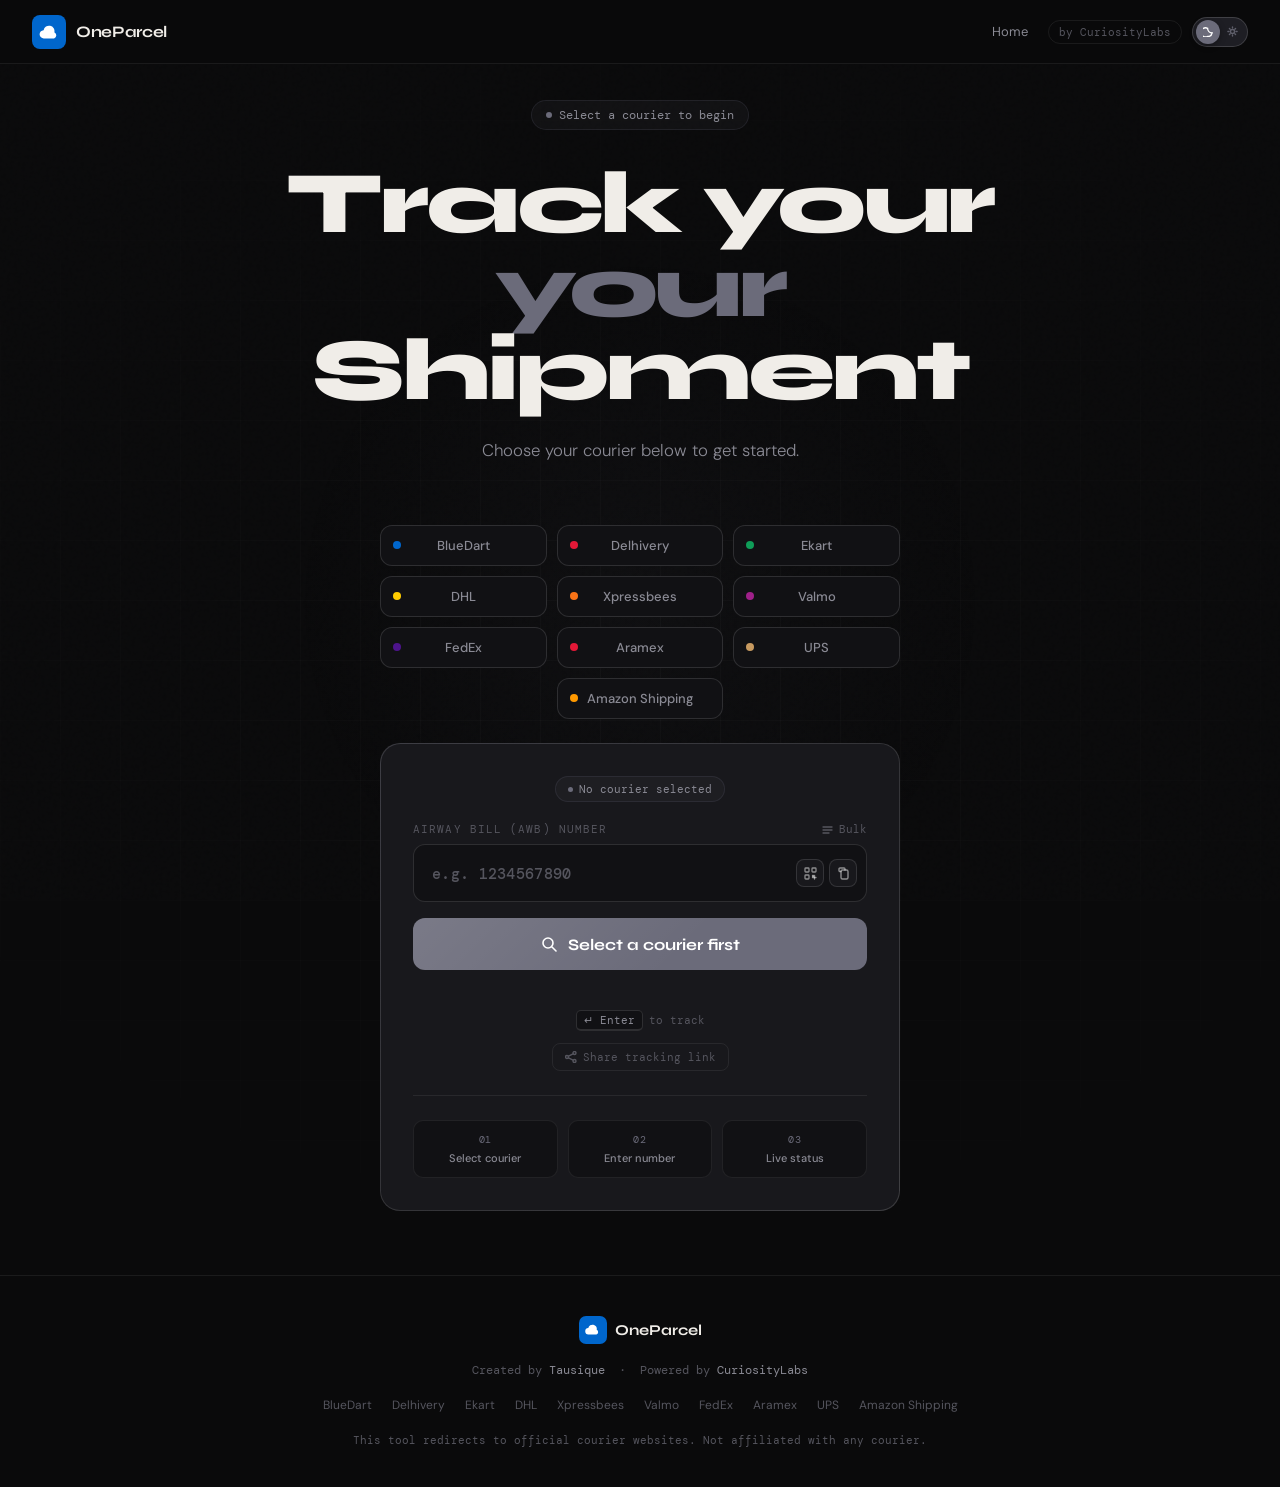
==== oneparcel/track.html @ 562efada "Add files via upload" ====
<!DOCTYPE html>
<html lang="en">
<head>
<meta charset="UTF-8"/>
<meta name="viewport" content="width=device-width, initial-scale=1.0"/>
<title>Track a shipment — OneParcel</title>
<meta name="theme-color" content="#0a0a0b"/>
<meta name="mobile-web-app-capable" content="yes"/>
<meta name="apple-mobile-web-app-capable" content="yes"/>
<meta name="apple-mobile-web-app-status-bar-style" content="black-translucent"/>
<meta name="apple-mobile-web-app-title" content="OneParcel"/>
<link href="https://fonts.googleapis.com/css2?family=Syne:wght@400;500;600;700;800&family=DM+Mono:wght@400;500&family=DM+Sans:wght@300;400;500&display=swap" rel="stylesheet"/>
<link rel="stylesheet" href="css/base.css"/>
<link rel="stylesheet" href="css/nav.css"/>
<link rel="stylesheet" href="css/hero.css"/>
<link rel="stylesheet" href="css/tracker.css"/>
<link rel="stylesheet" href="css/recent.css"/>
<link rel="stylesheet" href="css/modals.css"/>
<link rel="stylesheet" href="css/features.css"/>
<!-- Vercel Web Analytics -->
<script>
  window.va = window.va || function () { (window.vaq = window.vaq || []).push(arguments); };
</script>
<script defer src="/_vercel/insights/script.js"></script>
</head>
<body>

<!-- NAV -->
<nav>
  <a class="nav-logo" href="index.html">
    <div class="nav-logo-icon" style="background:var(--blue);">
      <svg id="logoCloud" width="22" height="22" viewBox="0 0 24 24" fill="none">
        <path d="M6.5 19a4.5 4.5 0 01-.5-9 1 1 0 01.08-.02A6 6 0 0118 12.5 3.5 3.5 0 0117.5 19H6.5z" fill="white"/>
      </svg>
      <svg id="logoParcel" width="20" height="20" viewBox="0 0 24 24" fill="none" style="display:none;">
        <path d="M21 8L12 3 3 8v8l9 5 9-5V8z" stroke="white" stroke-width="1.8" stroke-linejoin="round"/>
        <path d="M3 8l9 5 9-5" stroke="white" stroke-width="1.8" stroke-linecap="round"/>
        <path d="M12 13v8" stroke="white" stroke-width="1.8" stroke-linecap="round"/>
      </svg>
    </div>
    <span class="nav-logo-text">OneParcel</span>
  </a>
  <div class="nav-right">
    <a class="nav-link" href="index.html">Home</a>
    <div class="nav-badge">by CuriosityLabs</div>
    <button class="theme-toggle" id="themeToggle" onclick="toggleTheme()" title="Toggle light/dark mode">
      <span class="theme-toggle-track">
        <span class="theme-toggle-thumb"></span>
        <span class="theme-icon theme-icon-moon">
          <svg width="11" height="11" viewBox="0 0 12 12" fill="none" stroke="currentColor" stroke-width="1.5" stroke-linecap="round">
            <path d="M10 7.5A5 5 0 015 2.5a5 5 0 100 9 5 5 0 005-4z"/>
          </svg>
        </span>
        <span class="theme-icon theme-icon-sun">
          <svg width="11" height="11" viewBox="0 0 12 12" fill="none" stroke="currentColor" stroke-width="1.5" stroke-linecap="round">
            <circle cx="6" cy="6" r="2.2"/>
            <line x1="6" y1="1" x2="6" y2="2.2"/><line x1="6" y1="9.8" x2="6" y2="11"/>
            <line x1="1" y1="6" x2="2.2" y2="6"/><line x1="9.8" y1="6" x2="11" y2="6"/>
            <line x1="2.64" y1="2.64" x2="3.5" y2="3.5"/><line x1="8.5" y1="8.5" x2="9.36" y2="9.36"/>
            <line x1="2.64" y1="9.36" x2="3.5" y2="8.5"/><line x1="8.5" y1="3.5" x2="9.36" y2="2.64"/>
          </svg>
        </span>
      </span>
    </button>
  </div>
</nav>

<!-- HERO -->
<section class="hero">
  <div class="hero-glow" id="heroGlow"></div>
  <div class="hero-grid"></div>

  <div class="hero-tag" id="heroTag">
    <div class="hero-tag-dot" id="tagDot"></div>
    <span id="tagText">Live shipment tracking</span>
  </div>

  <h1>Track your<br/><span class="accent" id="heroAccent">your</span><br/>Shipment</h1>

  <p class="hero-sub" id="heroSub">Choose your courier below to get started.</p>

  <!-- COURIER SELECTOR -->
  <div class="courier-selector">
    <button class="courier-btn" id="btn-bluedart" onclick="selectCourierAnimated('bluedart')">
      <span class="courier-dot" style="background:#0066CC;"></span>BlueDart
    </button>
    <button class="courier-btn" id="btn-delhivery" onclick="selectCourierAnimated('delhivery')">
      <span class="courier-dot" style="background:#E31837;"></span>Delhivery
    </button>
    <button class="courier-btn" id="btn-ekart" onclick="selectCourierAnimated('ekart')">
      <span class="courier-dot" style="background:#0f9d58;"></span>Ekart
    </button>
    <button class="courier-btn" id="btn-dhl" onclick="selectCourierAnimated('dhl')">
      <span class="courier-dot" style="background:#FFCC00;"></span>DHL
    </button>
    <button class="courier-btn" id="btn-xpressbees" onclick="selectCourierAnimated('xpressbees')">
      <span class="courier-dot" style="background:#F97316;"></span>Xpressbees
    </button>
    <button class="courier-btn" id="btn-valmo" onclick="selectCourierAnimated('valmo')">
      <span class="courier-dot" style="background:#9F2089;"></span>Valmo
    </button>
    <button class="courier-btn" id="btn-fedex" onclick="selectCourierAnimated('fedex')">
      <span class="courier-dot" style="background:#4D148C;"></span>FedEx
    </button>
    <button class="courier-btn" id="btn-aramex" onclick="selectCourierAnimated('aramex')">
      <span class="courier-dot" style="background:#E31837;"></span>Aramex
    </button>
    <button class="courier-btn" id="btn-ups" onclick="selectCourierAnimated('ups')">
      <span class="courier-dot" style="background:#C79A60;"></span>UPS
    </button>
    <button class="courier-btn" id="btn-amazon" onclick="selectCourierAnimated('amazon')">
      <span class="courier-dot" style="background:#FF9900;"></span>Amazon Shipping
    </button>
  </div>

  <!-- TRACKER CARD -->
  <div class="tracker-card" id="trackerCard">
    <div class="active-courier-chip" id="activeChip">
      <span class="chip-dot" id="chipDot"></span>
      <span id="chipLabel">No courier selected</span>
    </div>

    <div style="display:flex;align-items:center;justify-content:space-between;margin-bottom:0.5rem;">
      <label class="input-label" for="awb" id="inputLabel" style="margin-bottom:0;">Airway Bill (AWB) number</label>
      <button class="bulk-toggle" id="bulkToggle" onclick="toggleBulk()">
        <svg width="11" height="11" viewBox="0 0 11 11" fill="none" stroke="currentColor" stroke-width="1.4" stroke-linecap="round">
          <line x1="1" y1="3" x2="10" y2="3"/><line x1="1" y1="6" x2="10" y2="6"/><line x1="1" y1="9" x2="7" y2="9"/>
        </svg>
        Bulk
      </button>
    </div>

    <div class="bulk-section" id="bulkSection">
      <textarea class="bulk-textarea" id="bulkInput" placeholder="Paste multiple AWB numbers, one per line&#10;e.g.&#10;1234567890&#10;0987654321"></textarea>
      <button class="bulk-track-btn" onclick="trackBulk()">Open all in new tabs</button>
    </div>

    <div id="singleInputWrap">
      <div class="input-wrap">
        <input id="awb" type="text" placeholder="e.g. 1234567890" autocomplete="off" inputmode="numeric"/>
        <div class="input-actions">
          <div class="input-icon-btn" id="qrBtn" onclick="openQRScanner()" title="Scan QR / barcode">
            <svg width="13" height="13" viewBox="0 0 13 13" fill="none" stroke="var(--icon-stroke)" stroke-width="1.3" stroke-linecap="round" stroke-linejoin="round">
              <rect x="1" y="1" width="4" height="4" rx="0.8"/>
              <rect x="8" y="1" width="4" height="4" rx="0.8"/>
              <rect x="1" y="8" width="4" height="4" rx="0.8"/>
              <rect x="8.5" y="8.5" width="1" height="1" fill="var(--icon-stroke)" rx="0.2"/>
              <line x1="8.5" y1="10.5" x2="12" y2="10.5"/>
              <line x1="10.5" y1="8.5" x2="10.5" y2="12"/>
            </svg>
          </div>
          <div class="input-icon-btn" id="pasteBtn" onclick="pasteFromClipboard()" title="Paste from clipboard">
            <svg width="13" height="13" viewBox="0 0 13 13" fill="none" stroke="var(--icon-stroke)" stroke-width="1.4" stroke-linecap="round" stroke-linejoin="round">
              <rect x="4" y="3" width="7" height="9" rx="1.5"/>
              <path d="M4 4.5H3a1 1 0 01-1-1V2a1 1 0 011-1h4a1 1 0 011 1v1"/>
            </svg>
          </div>
          <div class="input-icon-btn" id="clearBtn" onclick="clearInput()" style="display:none;">
            <svg width="10" height="10" viewBox="0 0 10 10" fill="none" stroke="var(--icon-stroke)" stroke-width="1.5" stroke-linecap="round">
              <line x1="2" y1="2" x2="8" y2="8"/><line x1="8" y1="2" x2="2" y2="8"/>
            </svg>
          </div>
        </div>
      </div>
    </div>

    <div class="recent-section" id="recentSection" style="display:none;">
      <div class="recent-label">
        Recently tracked
        <button class="recent-clear-all" onclick="clearAllRecent()">Clear all</button>
      </div>
      <div class="recent-list" id="recentList"></div>
    </div>

    <button class="track-btn" id="trackBtn" onclick="track()">
      <svg width="18" height="18" viewBox="0 0 18 18" fill="none" stroke="white" stroke-width="1.6" stroke-linecap="round" stroke-linejoin="round">
        <circle cx="8" cy="8" r="5"/><line x1="12" y1="12" x2="16" y2="16"/>
      </svg>
      <span id="btnLabel">Select a courier first</span>
    </button>

    <p class="err-msg" id="err"></p>

    <div class="kbd-hint">
      <span class="kbd">↵ Enter</span>
      <span>to track</span>
    </div>

    <div class="share-row">
      <button class="share-btn" onclick="shareTracking()">
        <svg width="12" height="12" viewBox="0 0 12 12" fill="none" stroke="currentColor" stroke-width="1.4" stroke-linecap="round" stroke-linejoin="round">
          <circle cx="9.5" cy="2" r="1.5"/><circle cx="9.5" cy="10" r="1.5"/><circle cx="2" cy="6" r="1.5"/>
          <line x1="3.5" y1="6.8" x2="8" y2="9.2"/><line x1="8" y1="2.8" x2="3.5" y2="5.2"/>
        </svg>
        Share tracking link
      </button>
      <span class="share-copied" id="shareCopied">✓ Link copied!</span>
    </div>

    <div id="captchaWarning" style="display:none;margin-top:0.75rem;background:rgba(249,115,22,0.07);border:1px solid rgba(249,115,22,0.25);border-radius:10px;padding:10px 14px;align-items:center;gap:9px;">
      <svg width="15" height="15" viewBox="0 0 15 15" fill="none" stroke="#F97316" stroke-width="1.5" stroke-linecap="round" stroke-linejoin="round" style="flex-shrink:0;">
        <path d="M7.5 1.5L13.5 12H1.5L7.5 1.5Z"/>
        <line x1="7.5" y1="5.5" x2="7.5" y2="8.5"/>
        <circle cx="7.5" cy="10.5" r="0.5" fill="#F97316"/>
      </svg>
      <span style="font-family:var(--mono);font-size:11px;color:#fba572;line-height:1.5;">Xpressbees requires a <strong>captcha verification</strong> on their website before showing tracking results.</span>
    </div>

    <hr class="card-divider"/>

    <div class="steps">
      <div class="step"><div class="step-num" id="s1">01</div><div class="step-name">Select courier</div></div>
      <div class="step"><div class="step-num" id="s2">02</div><div class="step-name">Enter number</div></div>
      <div class="step"><div class="step-num" id="s3">03</div><div class="step-name">Live status</div></div>
    </div>
  </div>
</section>

<!-- QR SCANNER MODAL -->
<div class="qr-modal-overlay" id="qrModalOverlay">
  <div class="qr-modal">
    <div class="qr-modal-header">
      <span class="qr-modal-title">Scan AWB barcode</span>
      <button class="qr-close" onclick="closeQRScanner()">
        <svg width="10" height="10" viewBox="0 0 10 10" fill="none" stroke="currentColor" stroke-width="1.5" stroke-linecap="round">
          <line x1="2" y1="2" x2="8" y2="8"/><line x1="8" y1="2" x2="2" y2="8"/>
        </svg>
      </button>
    </div>
    <div class="qr-video-wrap">
      <video id="qrVideo" autoplay playsinline muted></video>
      <div class="qr-overlay-frame"><div class="qr-frame"></div></div>
    </div>
    <p class="qr-hint">Point your camera at the AWB barcode or QR code on the package</p>
  </div>
</div>

<!-- PWA INSTALL BANNER -->
<div class="pwa-banner" id="pwaBanner">
  <div class="pwa-banner-text">
    <div class="pwa-banner-title">Install OneParcel</div>
    <div class="pwa-banner-sub">Add to home screen for quick access</div>
  </div>
  <div class="pwa-banner-btns">
    <button class="pwa-install-btn" onclick="installPWA()">Install</button>
    <button class="pwa-dismiss-btn" onclick="dismissPWA()">
      <svg width="10" height="10" viewBox="0 0 10 10" fill="none" stroke="currentColor" stroke-width="1.5" stroke-linecap="round">
        <line x1="2" y1="2" x2="8" y2="8"/><line x1="8" y1="2" x2="2" y2="8"/>
      </svg>
    </button>
  </div>
</div>

<!-- LABEL MODAL -->
<div class="label-modal-overlay" id="labelModalOverlay">
  <div class="label-modal">
    <h3>Label this shipment</h3>
    <p id="labelModalMeta">BlueDart · 1234567890</p>
    <input type="text" id="labelInput" placeholder="e.g. Shoes from Myntra" maxlength="40"/>
    <div class="label-modal-btns">
      <button onclick="closeLabelModal()">Cancel</button>
      <button onclick="saveLabelModal()">Save label</button>
    </div>
  </div>
</div>

<!-- FOOTER -->
<footer>
  <div style="display:flex;align-items:center;gap:8px;">
    <div class="nav-logo-icon" style="width:28px;height:28px;border-radius:7px;background:var(--blue);">
      <svg width="17" height="17" viewBox="0 0 24 24" fill="none">
        <path d="M6.5 19a4.5 4.5 0 01-.5-9 1 1 0 01.08-.02A6 6 0 0118 12.5 3.5 3.5 0 0117.5 19H6.5z" fill="white"/>
      </svg>
    </div>
    <span style="font-family:var(--display);font-size:15px;font-weight:700;color:var(--text);">OneParcel</span>
  </div>
  <div class="footer-credits">
    Created by <span>Tausique</span> &nbsp;·&nbsp; Powered by <span>CuriosityLabs</span>
  </div>
  <div class="footer-links">
    <a href="https://www.bluedart.com" target="_blank">BlueDart</a>
    <a href="https://www.delhivery.com" target="_blank">Delhivery</a>
    <a href="https://ekartlogistics.com" target="_blank">Ekart</a>
    <a href="https://www.dhl.com/in-en/home/tracking.html" target="_blank">DHL</a>
    <a href="https://www.xpressbees.com" target="_blank">Xpressbees</a>
    <a href="https://www.valmo.in" target="_blank">Valmo</a>
    <a href="https://www.fedex.com/en-in/home.html" target="_blank">FedEx</a>
    <a href="https://www.aramex.com" target="_blank">Aramex</a>
    <a href="https://www.ups.com" target="_blank">UPS</a>
    <a href="https://track.amazon.in" target="_blank">Amazon Shipping</a>
  </div>
  <div style="font-family:var(--mono);font-size:11px;color:var(--text3);margin-top:0.25rem;">
    This tool redirects to official courier websites. Not affiliated with any courier.
  </div>
</footer>

<!-- FLOATING HOME BUTTON -->
<button class="home-btn" id="homeBtn" onclick="scrollToTop()" title="Back to top">
  <svg width="16" height="16" viewBox="0 0 16 16" fill="none" stroke-width="1.8" stroke-linecap="round" stroke-linejoin="round">
    <polyline points="3,10 8,5 13,10"/>
  </svg>
</button>

<script src="js/couriers.js"></script>
<script src="js/recent.js"></script>
<script src="js/tracker.js"></script>
<script src="js/theme.js"></script>
<script src="js/qr.js"></script>
<script src="js/pwa.js"></script>

<script>
  // HOME BUTTON
  const homeBtn = document.getElementById('homeBtn');
  window.addEventListener('scroll', () => {
    homeBtn.classList.toggle('visible', window.scrollY > 400);
  });

  function scrollToTop() {
    window.scrollTo({ top: 0, behavior: 'smooth' });
    setTimeout(() => document.getElementById('awb').focus(), 600);
  }
</script>

</body>
</html>
---- oneparcel/css/base.css ----
*, *::before, *::after { box-sizing: border-box; margin: 0; padding: 0; }

:root {
  --red: #E31837;
  --red-dark: #b81228;
  --red-dim: rgba(227,24,55,0.08);
  --blue: #0066CC;
  --blue-dark: #0052a3;
  --blue-dim: rgba(0,102,204,0.08);
  --green: #0f9d58;
  --green-dark: #0b7a44;
  --green-dim: rgba(15,157,88,0.08);
  --purple: #7b2ff7;
  --purple-dark: #6220d4;
  --purple-dim: rgba(123,47,247,0.08);
  --active-color: var(--blue);
  --active-dim: var(--blue-dim);
  --icon-stroke: rgba(255,255,255,0.5);
  --input-bg: var(--bg2);
  --card-bg: var(--bg3);
  --recent-item-bg: var(--bg2);
  --step-bg: var(--bg2);
  --feat-card-bg: var(--bg2);
  --bg: #0a0a0b;
  --bg2: #111114;
  --bg3: #18181c;
  --border: rgba(255,255,255,0.07);
  --border2: rgba(255,255,255,0.12);
  --text: #f0ede8;
  --text2: #8a8a94;
  --text3: #55555e;
  --mono: 'DM Mono', monospace;
  --sans: 'DM Sans', sans-serif;
  --display: 'Syne', sans-serif;
}

:root.light {
  --bg: #f0f2f5;
  --bg2: #ffffff;
  --bg3: #e4e6eb;
  --border: rgba(0,0,0,0.10);
  --border2: rgba(0,0,0,0.18);
  --text: #0d0d10;
  --text2: #44444e;
  --text3: #7a7a88;
  --icon-stroke: rgba(0,0,0,0.55);
  --input-bg: #ffffff;
  --card-bg: #f8f9fb;
  --nav-bg: rgba(255,255,255,0.95);
  --recent-item-bg: #ffffff;
  --step-bg: #f0f2f5;
  --feat-card-bg: #ffffff;
}

html { scroll-behavior: smooth; }

body {
  background: var(--bg);
  color: var(--text);
  font-family: var(--sans);
  min-height: 100vh;
  overflow-x: hidden;
  transition: background 0.3s, color 0.3s;
}

body::before {
  content: '';
  position: fixed;
  inset: 0;
  background-image: url("data:image/svg+xml,%3Csvg viewBox='0 0 256 256' xmlns='http://www.w3.org/2000/svg'%3E%3Cfilter id='noise'%3E%3CfeTurbulence type='fractalNoise' baseFrequency='0.9' numOctaves='4' stitchTiles='stitch'/%3E%3C/filter%3E%3Crect width='100%25' height='100%25' filter='url(%23noise)' opacity='0.04'/%3E%3C/svg%3E");
  pointer-events: none;
  z-index: 0;
  opacity: 0.4;
}

:root.light .hero-grid { opacity: 0.25; }
:root.light .hero-glow { opacity: 0.5; }
:root.light body::before { opacity: 0.1; }

@keyframes fadeUp {
  from { opacity: 0; transform: translateY(20px); }
  to   { opacity: 1; transform: translateY(0); }
}

@keyframes pulse {
  0%, 100% { opacity: 1; }
  50% { opacity: 0.3; }
}

::-webkit-scrollbar { width: 6px; }
::-webkit-scrollbar-track { background: var(--bg); }
::-webkit-scrollbar-thumb { background: var(--bg3); border-radius: 3px; }

/* FLOATING HOME BUTTON */
.home-btn {
  position: fixed;
  bottom: 2rem;
  right: 2rem;
  z-index: 120;
  width: 44px; height: 44px;
  border-radius: 50%;
  background: var(--bg3);
  border: 1px solid var(--border2);
  cursor: pointer;
  display: flex;
  align-items: center;
  justify-content: center;
  box-shadow: 0 4px 20px rgba(0,0,0,0.3);
  opacity: 0;
  transform: translateY(12px);
  transition: opacity 0.3s ease, transform 0.3s ease, background 0.2s, border-color 0.2s;
  pointer-events: none;
}

.home-btn.visible {
  opacity: 1;
  transform: translateY(0);
  pointer-events: auto;
}

.home-btn:hover {
  background: var(--accent-color, var(--blue));
  border-color: transparent;
}

.home-btn:hover svg { stroke: white; }

.home-btn:active { transform: scale(0.92); }

.home-btn svg { stroke: var(--text2); transition: stroke 0.2s; }
---- oneparcel/css/nav.css ----
nav {
  position: fixed;
  top: 0; left: 0; right: 0;
  z-index: 100;
  padding: 0 2rem;
  height: calc(64px + env(safe-area-inset-top, 0px));
  padding-top: env(safe-area-inset-top, 0px);
  display: flex;
  align-items: center;
  justify-content: space-between;
  border-bottom: 1px solid var(--border);
  background: var(--nav-bg, rgba(10,10,11,0.88));
  backdrop-filter: blur(20px);
  -webkit-backdrop-filter: blur(20px);
  transition: background 0.3s, border-color 0.3s;
}

.nav-logo {
  display: flex;
  align-items: center;
  gap: 10px;
  text-decoration: none;
}

.nav-logo-icon {
  width: 34px; height: 34px;
  background: var(--blue);
  border-radius: 8px;
  display: flex; align-items: center; justify-content: center;
}

.nav-logo-text {
  font-family: var(--display);
  font-size: 16px; font-weight: 700;
  color: var(--text);
  letter-spacing: -0.02em;
}

.nav-right {
  display: flex;
  align-items: center;
  gap: 10px;
}

.nav-badge {
  font-family: var(--mono);
  font-size: 11px;
  color: var(--text3);
  border: 1px solid var(--border);
  padding: 4px 10px;
  border-radius: 20px;
}

.nav-link {
  font-size: 13px;
  color: var(--text2);
  text-decoration: none;
  padding: 6px 10px;
  border-radius: 8px;
  transition: color 0.15s, background 0.15s;
}

.nav-link:hover { color: var(--text); background: var(--bg3); }

.nav-cta {
  font-size: 13px;
  font-weight: 500;
  color: #fff;
  background: var(--accent-color, var(--blue));
  padding: 8px 16px;
  border-radius: 9px;
  text-decoration: none;
  transition: background 0.4s, filter 0.15s;
}

.nav-cta:hover { filter: brightness(0.9); }

/* THEME TOGGLE */
.theme-toggle {
  background: none;
  border: none;
  cursor: pointer;
  padding: 0;
  flex-shrink: 0;
}

.theme-toggle-track {
  display: flex;
  align-items: center;
  width: 56px;
  height: 30px;
  border-radius: 20px;
  background: #1e1e24;
  border: 1.5px solid rgba(255,255,255,0.15);
  position: relative;
  transition: background 0.3s, border-color 0.3s;
}

:root.light .theme-toggle-track {
  background: #e0e3ea;
  border-color: rgba(0,0,0,0.18);
}

.theme-toggle:hover .theme-toggle-track { filter: brightness(1.15); }

.theme-toggle-thumb {
  position: absolute;
  width: 24px; height: 24px;
  border-radius: 50%;
  background: var(--accent-color, var(--blue));
  left: 3px;
  transition: left 0.3s cubic-bezier(0.4,0,0.2,1), background 0.3s;
  box-shadow: 0 2px 6px rgba(0,0,0,0.35);
  z-index: 1;
}

.theme-toggle.light-mode .theme-toggle-thumb { left: calc(100% - 27px); }

.theme-icon {
  position: absolute;
  display: flex;
  align-items: center;
  justify-content: center;
  width: 24px; height: 24px;
  transition: opacity 0.2s;
  z-index: 2;
  pointer-events: none;
}

.theme-icon-moon { left: 3px; color: white; opacity: 1; }
.theme-icon-sun  { right: 3px; color: #7a7a88; opacity: 0.7; }

.theme-toggle.light-mode .theme-icon-moon { color: #7a7a88; opacity: 0.7; }
.theme-toggle.light-mode .theme-icon-sun  { color: #44444e; opacity: 1; }

@media (max-width: 600px) {
  nav { padding: 0 1rem; }
  .nav-badge { display: none; }
  .nav-hide-sm { display: none; }
}
---- oneparcel/css/hero.css ----
.hero {
  position: relative;
  min-height: 100vh;
  display: flex;
  flex-direction: column;
  align-items: center;
  justify-content: center;
  padding: 100px 1.5rem 4rem;
  text-align: center;
  overflow: hidden;
}

.hero-glow {
  position: absolute;
  width: 700px; height: 700px;
  border-radius: 50%;
  background: radial-gradient(circle, var(--glow-color, rgba(0,102,204,0.10)) 0%, transparent 70%);
  top: 50%; left: 50%;
  transform: translate(-50%, -55%);
  pointer-events: none;
  transition: background 0.5s;
}

.hero-grid {
  position: absolute;
  inset: 0;
  background-image:
    linear-gradient(rgba(255,255,255,0.025) 1px, transparent 1px),
    linear-gradient(90deg, rgba(255,255,255,0.025) 1px, transparent 1px);
  background-size: 60px 60px;
  mask-image: radial-gradient(ellipse 80% 60% at 50% 50%, black, transparent);
  pointer-events: none;
}

.hero-tag {
  display: inline-flex;
  align-items: center;
  gap: 7px;
  background: var(--tag-bg, var(--blue-dim));
  border: 1px solid var(--tag-border, rgba(0,102,204,0.25));
  color: var(--tag-color, #6aabf0);
  font-family: var(--mono);
  font-size: 12px;
  padding: 6px 14px;
  border-radius: 20px;
  margin-bottom: 2rem;
  animation: fadeUp 0.6s ease both;
  transition: background 0.4s, border-color 0.4s, color 0.4s;
}

.hero-tag-dot {
  width: 6px; height: 6px;
  border-radius: 50%;
  background: var(--accent-color, var(--blue));
  animation: pulse 2s infinite;
  transition: background 0.4s;
}

h1 {
  font-family: var(--display);
  font-size: clamp(2.8rem, 7vw, 5.5rem);
  font-weight: 800;
  line-height: 0.95;
  letter-spacing: -0.04em;
  margin-bottom: 1.5rem;
  animation: fadeUp 0.6s 0.1s ease both;
}

h1 .accent { color: var(--accent-color, var(--blue)); transition: color 0.4s; }

.hero-sub {
  font-size: 1.05rem;
  color: var(--text2);
  max-width: 440px;
  line-height: 1.6;
  margin-bottom: 2.5rem;
  font-weight: 300;
  animation: fadeUp 0.6s 0.2s ease both;
  min-height: 48px;
  transition: opacity 0.3s;
}

@media (max-width: 600px) {
  h1 { font-size: 2.6rem; }
}
---- oneparcel/css/tracker.css ----
/* COURIER SELECTOR */
.courier-selector {
  display: grid;
  grid-template-columns: repeat(3, 1fr);
  gap: 10px;
  margin-bottom: 1.5rem;
  animation: fadeUp 0.6s 0.25s ease both;
  width: 100%;
  max-width: 520px;
}

.courier-btn {
  display: flex;
  align-items: center;
  justify-content: center;
  position: relative;
  gap: 10px;
  padding: 11px 26px;
  text-align: center;
  border-radius: 12px;
  border: 1px solid var(--border2);
  background: var(--input-bg);
  color: var(--text2);
  font-family: var(--sans);
  font-size: 13px;
  font-weight: 500;
  cursor: pointer;
  transition: border-color 0.2s, color 0.2s, background 0.2s;
  white-space: nowrap;
}

.courier-btn:hover { border-color: var(--border2); color: var(--text); }

.courier-btn.active-courier {
  border-color: var(--btn-active-border);
  background: var(--btn-active-bg);
  color: var(--text);
}

/* 10 couriers: centre the lone last one under the middle column */
.courier-btn:last-child:nth-child(3n+1) { grid-column: 2; }

.courier-dot {
  width: 8px; height: 8px;
  border-radius: 50%;
  flex-shrink: 0;
  /* pinned to the left edge so all dots stay in one vertical line while names are centred */
  position: absolute;
  left: 12px;
  top: 50%;
  transform: translateY(-50%);
}

/* TRACKER CARD */
.tracker-card {
  position: relative;
  width: 100%;
  max-width: 520px;
  background: var(--card-bg, var(--bg3));
  border: 1px solid var(--border2);
  border-radius: 20px;
  padding: 2rem;
  animation: fadeUp 0.6s 0.3s ease both;
  transition: opacity 0.15s ease, transform 0.15s ease;
}

.tracker-card::before {
  content: '';
  position: absolute;
  inset: -1px;
  border-radius: 21px;
  padding: 1px;
  background: linear-gradient(135deg, var(--card-border-color, rgba(0,102,204,0.4)), transparent 50%, rgba(255,255,255,0.06));
  -webkit-mask: linear-gradient(#fff 0 0) content-box, linear-gradient(#fff 0 0);
  mask: linear-gradient(#fff 0 0) content-box, linear-gradient(#fff 0 0);
  -webkit-mask-composite: xor;
  mask-composite: exclude;
  pointer-events: none;
  transition: background 0.4s;
}

/* COURIER CHIP */
.active-courier-chip {
  display: inline-flex;
  align-items: center;
  gap: 6px;
  font-family: var(--mono);
  font-size: 11px;
  padding: 5px 12px;
  border-radius: 20px;
  margin-bottom: 1.25rem;
  border: 1px solid var(--tag-border, rgba(0,102,204,0.3));
  background: var(--tag-bg, var(--blue-dim));
  color: var(--tag-color, #6aabf0);
  transition: background 0.4s, border-color 0.4s, color 0.4s;
}

.chip-dot {
  width: 5px; height: 5px;
  border-radius: 50%;
  background: var(--accent-color, var(--blue));
  transition: background 0.4s;
}

/* INPUT */
.input-label {
  font-family: var(--mono);
  font-size: 11px;
  color: var(--text3);
  letter-spacing: 0.1em;
  text-transform: uppercase;
  margin-bottom: 10px;
  display: block;
}

.input-wrap { position: relative; margin-bottom: 1rem; }

.input-wrap input {
  width: 100%;
  background: var(--input-bg);
  border: 1px solid var(--border2);
  border-radius: 12px;
  color: var(--text);
  font-family: var(--mono);
  font-size: 18px;
  font-weight: 500;
  letter-spacing: 0.06em;
  padding: 16px 120px 16px 18px;
  outline: none;
  transition: border-color 0.2s, box-shadow 0.2s;
}

.input-wrap input::placeholder { color: var(--text3); font-size: 15px; letter-spacing: 0.02em; }

.input-wrap input:focus {
  border-color: var(--input-focus-border, rgba(0,102,204,0.5));
  box-shadow: var(--input-focus-shadow, 0 0 0 3px rgba(0,102,204,0.1));
}

.input-actions {
  position: absolute;
  right: 10px; top: 50%;
  transform: translateY(-50%);
  display: flex;
  align-items: center;
  gap: 5px;
}

.input-icon-btn {
  width: 28px; height: 28px;
  border-radius: 8px;
  background: var(--bg3);
  border: 1px solid var(--border2);
  cursor: pointer;
  display: flex;
  align-items: center;
  justify-content: center;
  transition: background 0.15s, border-color 0.15s;
}

.input-icon-btn:hover { background: var(--border2); border-color: var(--border2); }
.input-icon-btn svg { stroke: var(--icon-stroke) !important; }
.input-clear { display: none; }

/* TRACK BUTTON */
.track-btn {
  width: 100%;
  height: 52px;
  background: var(--accent-color, var(--blue));
  color: #fff;
  border: none;
  border-radius: 12px;
  font-family: var(--display);
  font-size: 16px;
  font-weight: 700;
  cursor: pointer;
  display: flex;
  align-items: center;
  justify-content: center;
  gap: 10px;
  transition: background 0.2s, transform 0.1s;
  position: relative;
  overflow: hidden;
}

.track-btn::after {
  content: '';
  position: absolute;
  inset: 0;
  background: linear-gradient(135deg, rgba(255,255,255,0.1) 0%, transparent 60%);
}

.track-btn:hover { filter: brightness(0.88); }
.track-btn:active { transform: scale(0.98); }

.err-msg {
  font-size: 13px;
  color: #f87d8a;
  font-family: var(--mono);
  text-align: center;
  margin-top: 0.75rem;
  min-height: 18px;
}

/* KEYBOARD HINT */
.kbd-hint {
  display: flex;
  align-items: center;
  justify-content: center;
  gap: 6px;
  margin-top: 0.6rem;
  font-family: var(--mono);
  font-size: 11px;
  color: var(--text3);
}

.kbd {
  display: inline-flex;
  align-items: center;
  gap: 3px;
  background: var(--bg2);
  border: 1px solid var(--border2);
  border-bottom-width: 2px;
  border-radius: 5px;
  padding: 2px 7px;
  font-size: 11px;
  color: var(--text2);
  font-family: var(--mono);
}

/* SHARE */
.share-row {
  display: flex;
  align-items: center;
  justify-content: center;
  gap: 8px;
  margin-top: 0.75rem;
}

.share-btn {
  display: flex;
  align-items: center;
  gap: 6px;
  font-family: var(--mono);
  font-size: 11px;
  color: var(--text3);
  background: none;
  border: 1px solid var(--border);
  border-radius: 8px;
  padding: 6px 12px;
  cursor: pointer;
  transition: color 0.15s, border-color 0.15s;
}

.share-btn:hover { color: var(--text2); border-color: var(--border2); }

.share-copied {
  font-family: var(--mono);
  font-size: 11px;
  color: var(--tag-color);
  display: none;
}

/* CARD DIVIDER & STEPS */
.card-divider {
  border: none;
  border-top: 1px solid var(--border);
  margin: 1.5rem 0;
}

.steps {
  display: grid;
  grid-template-columns: 1fr 1fr 1fr;
  gap: 10px;
}

.step {
  text-align: center;
  padding: 12px 6px;
  background: var(--step-bg);
  border: 1px solid var(--border);
  border-radius: 10px;
}

.step-num {
  font-family: var(--mono);
  font-size: 10px;
  color: var(--accent-color, var(--blue));
  margin-bottom: 5px;
  letter-spacing: 0.08em;
  transition: color 0.4s;
}

.step-name {
  font-size: 11px;
  color: var(--text2);
  font-weight: 500;
}

/* BULK */
.bulk-toggle {
  display: flex;
  align-items: center;
  gap: 6px;
  font-family: var(--mono);
  font-size: 11px;
  color: var(--text3);
  background: none;
  border: none;
  cursor: pointer;
  padding: 0;
  transition: color 0.15s;
}

.bulk-toggle:hover { color: var(--text2); }
.bulk-section { display: none; margin-bottom: 1rem; }
.bulk-section.visible { display: block; }

.bulk-textarea {
  width: 100%;
  box-sizing: border-box;
  background: var(--input-bg);
  border: 1px solid var(--border2);
  border-radius: 12px;
  color: var(--text);
  font-family: var(--mono);
  font-size: 13px;
  padding: 12px 14px;
  outline: none;
  resize: none;
  height: 90px;
  transition: border-color 0.2s;
  margin-bottom: 8px;
}

.bulk-textarea:focus { border-color: var(--input-focus-border); }
.bulk-textarea::placeholder { color: var(--text3); }

.bulk-track-btn {
  width: 100%;
  height: 40px;
  border-radius: 10px;
  background: var(--bg2);
  border: 1px solid var(--border2);
  color: var(--text2);
  font-family: var(--display);
  font-size: 13px;
  font-weight: 600;
  cursor: pointer;
  transition: background 0.15s, color 0.15s;
}

.bulk-track-btn:hover { background: var(--border2); color: var(--text); }

/* WARNINGS */
.courier-warning {
  display: none;
  margin-top: 0.75rem;
  border-radius: 10px;
  padding: 10px 14px;
  align-items: center;
  gap: 9px;
}

/* SMOOTH TRANSITIONS */
.tracker-card, .hero-tag, .hero-glow,
#heroAccent, .active-courier-chip,
.chip-dot, .track-btn, .step-num, .courier-btn {
  transition: all 0.35s ease;
}

@media (max-width: 600px) {
  .tracker-card { padding: 1.5rem; }
  .courier-selector { gap: 7px; }
  .courier-btn { padding: 10px 16px; font-size: 11.5px; white-space: normal; line-height: 1.2; }
  .courier-dot { width: 6px; height: 6px; left: 8px; }
}
---- oneparcel/css/recent.css ----
.recent-section {
  margin-top: 1rem;
  margin-bottom: 1rem;
}

.recent-label {
  font-family: var(--mono);
  font-size: 10px;
  color: var(--text3);
  letter-spacing: 0.1em;
  text-transform: uppercase;
  margin-bottom: 8px;
  display: flex;
  align-items: center;
  justify-content: space-between;
}

.recent-clear-all {
  font-size: 10px;
  color: var(--text3);
  cursor: pointer;
  background: none;
  border: none;
  font-family: var(--mono);
  letter-spacing: 0.05em;
  transition: color 0.15s;
  padding: 0;
}

.recent-clear-all:hover { color: var(--text2); }

.recent-list {
  display: flex;
  flex-direction: column;
  gap: 6px;
}

.recent-item {
  display: flex;
  flex-direction: row;
  align-items: center;
  gap: 10px;
  background: var(--recent-item-bg);
  border: 1px solid var(--border);
  border-radius: 9px;
  padding: 10px 12px;
  cursor: pointer;
  transition: border-color 0.15s, background 0.15s;
}

.recent-item:hover { border-color: var(--border2); background: var(--bg3); }

.recent-dot {
  width: 8px; height: 8px;
  border-radius: 50%;
  flex-shrink: 0;
  display: inline-block;
}

.recent-text {
  display: flex;
  flex-direction: row;
  align-items: center;
  justify-content: space-between;
  flex: 1;
  min-width: 0;
  gap: 8px;
}

.recent-courier {
  font-size: 12px;
  color: var(--text2);
  font-family: var(--mono);
  line-height: 1;
  white-space: nowrap;
}

.recent-awb {
  font-size: 12px;
  color: var(--text);
  font-family: var(--mono);
  letter-spacing: 0.04em;
  line-height: 1;
  white-space: nowrap;
  overflow: hidden;
  text-overflow: ellipsis;
}

.recent-delete {
  width: 24px; height: 24px;
  border-radius: 6px;
  background: none;
  border: 1px solid transparent;
  cursor: pointer;
  display: flex;
  align-items: center;
  justify-content: center;
  opacity: 0.3;
  transition: opacity 0.15s, background 0.15s, border-color 0.15s;
  flex-shrink: 0;
}

.recent-delete:hover { opacity: 1; background: var(--bg3); border-color: var(--border); }
.recent-delete.pin-active { opacity: 1; }

.pinned-badge {
  font-family: var(--mono);
  font-size: 9px;
  color: var(--accent-color);
  border: 1px solid var(--tag-border);
  background: var(--tag-bg);
  border-radius: 4px;
  padding: 1px 5px;
  margin-left: 4px;
  vertical-align: middle;
}
---- oneparcel/css/modals.css ----
/* LABEL MODAL */
.label-modal-overlay {
  position: fixed; inset: 0;
  background: rgba(0,0,0,0.6);
  backdrop-filter: blur(4px);
  z-index: 200;
  display: none;
  align-items: center;
  justify-content: center;
  padding: 1rem;
}

.label-modal-overlay.visible { display: flex; }

.label-modal {
  background: var(--bg3);
  border: 1px solid var(--border2);
  border-radius: 16px;
  padding: 1.5rem;
  width: 100%;
  max-width: 380px;
}

.label-modal h3 {
  font-family: var(--display);
  font-size: 17px; font-weight: 700;
  margin-bottom: 0.5rem;
  color: var(--text);
}

.label-modal p {
  font-size: 13px;
  color: var(--text2);
  margin-bottom: 1rem;
  font-family: var(--mono);
}

.label-modal input {
  width: 100%;
  background: var(--bg2);
  border: 1px solid var(--border2);
  border-radius: 10px;
  color: var(--text);
  font-family: var(--sans);
  font-size: 14px;
  padding: 12px 14px;
  outline: none;
  margin-bottom: 1rem;
  box-sizing: border-box;
  transition: border-color 0.2s;
}

.label-modal input:focus { border-color: var(--input-focus-border); }

.label-modal-btns { display: flex; gap: 8px; }

.label-modal-btns button {
  flex: 1; height: 38px;
  border-radius: 9px;
  font-family: var(--sans);
  font-size: 14px; font-weight: 500;
  cursor: pointer; border: none;
  transition: opacity 0.15s;
}

.label-modal-btns button:first-child {
  background: var(--bg2);
  border: 1px solid var(--border2);
  color: var(--text2);
}

.label-modal-btns button:last-child {
  background: var(--accent-color, var(--blue));
  color: white;
}

.label-modal-btns button:hover { opacity: 0.85; }

/* QR SCANNER */
.qr-modal-overlay {
  position: fixed; inset: 0;
  background: rgba(0,0,0,0.75);
  backdrop-filter: blur(6px);
  z-index: 300;
  display: none;
  align-items: center;
  justify-content: center;
  padding: 1rem;
}

.qr-modal-overlay.visible { display: flex; }

.qr-modal {
  background: var(--bg3);
  border: 1px solid var(--border2);
  border-radius: 20px;
  padding: 1.5rem;
  width: 100%; max-width: 360px;
  text-align: center;
}

.qr-modal-header {
  display: flex;
  align-items: center;
  justify-content: space-between;
  margin-bottom: 1rem;
}

.qr-modal-title {
  font-family: var(--display);
  font-size: 16px; font-weight: 700;
  color: var(--text);
}

.qr-close {
  width: 28px; height: 28px;
  border-radius: 8px;
  background: var(--bg2);
  border: 1px solid var(--border);
  cursor: pointer;
  display: flex; align-items: center; justify-content: center;
  color: var(--text2);
}

.qr-video-wrap {
  position: relative;
  width: 100%; aspect-ratio: 1;
  border-radius: 14px;
  overflow: hidden;
  background: #000;
  margin-bottom: 1rem;
}

.qr-video-wrap video { width: 100%; height: 100%; object-fit: cover; }

.qr-overlay-frame {
  position: absolute; inset: 0;
  display: flex; align-items: center; justify-content: center;
  pointer-events: none;
}

.qr-frame {
  width: 60%; aspect-ratio: 1;
  border: 2px solid var(--accent-color, var(--blue));
  border-radius: 12px;
  box-shadow: 0 0 0 9999px rgba(0,0,0,0.45);
  animation: qr-scan 2s ease-in-out infinite;
}

@keyframes qr-scan {
  0%, 100% { border-color: var(--accent-color, var(--blue)); }
  50% { border-color: rgba(255,255,255,0.6); }
}

.qr-hint {
  font-family: var(--mono);
  font-size: 11px;
  color: var(--text3);
}

/* PWA BANNER */
.pwa-banner {
  position: fixed;
  bottom: 1.5rem; left: 50%;
  transform: translateX(-50%);
  background: var(--bg3);
  border: 1px solid var(--border2);
  border-radius: 14px;
  padding: 12px 16px;
  display: none;
  align-items: center;
  gap: 12px;
  z-index: 150;
  box-shadow: 0 8px 32px rgba(0,0,0,0.4);
  max-width: 360px;
  width: calc(100% - 2rem);
  animation: fadeUp 0.4s ease both;
}

.pwa-banner.visible { display: flex; }

.pwa-banner-text { flex: 1; min-width: 0; }

.pwa-banner-title {
  font-family: var(--display);
  font-size: 13px; font-weight: 700;
  color: var(--text); margin-bottom: 2px;
}

.pwa-banner-sub {
  font-family: var(--mono);
  font-size: 11px; color: var(--text3);
}

.pwa-banner-btns { display: flex; gap: 6px; flex-shrink: 0; }

.pwa-install-btn {
  height: 32px; padding: 0 14px;
  border-radius: 8px; border: none;
  background: var(--accent-color, var(--blue));
  color: white; font-family: var(--sans);
  font-size: 12px; font-weight: 600;
  cursor: pointer; white-space: nowrap;
}

.pwa-dismiss-btn {
  height: 32px; width: 32px;
  border-radius: 8px;
  border: 1px solid var(--border);
  background: none; color: var(--text3);
  cursor: pointer;
  display: flex; align-items: center; justify-content: center;
}
---- oneparcel/css/features.css ----
.features {
  padding: 4rem 2rem 5rem;
  max-width: 1000px;
  margin: 0 auto;
}

.section-label {
  font-family: var(--mono);
  font-size: 11px;
  color: var(--text3);
  letter-spacing: 0.1em;
  text-transform: uppercase;
  text-align: center;
  margin-bottom: 1rem;
}

.features h2 {
  font-family: var(--display);
  font-size: clamp(1.4rem, 4vw, 2.8rem);
  font-weight: 800;
  letter-spacing: -0.03em;
  text-align: center;
  margin-bottom: 3rem;
  line-height: 1.2;
}

.features-grid {
  display: grid;
  grid-template-columns: repeat(auto-fit, minmax(220px, 1fr));
  gap: 14px;
}

.feat-card {
  background: var(--feat-card-bg);
  border: 1px solid var(--border);
  border-radius: 14px;
  padding: 1.5rem;
  transition: border-color 0.2s, transform 0.2s;
  opacity: 0;
  transform: translateY(16px);
  transition: opacity 0.5s ease, transform 0.5s ease;
}

.feat-card:hover { border-color: var(--border2); transform: translateY(-2px); }

.feat-icon {
  width: 38px; height: 38px;
  background: var(--red-dim);
  border: 1px solid rgba(227,24,55,0.2);
  border-radius: 9px;
  display: flex; align-items: center; justify-content: center;
  margin-bottom: 1rem;
}

.feat-title {
  font-family: var(--display);
  font-size: 14px; font-weight: 700;
  margin-bottom: 5px;
  color: var(--text);
}

.feat-desc { font-size: 13px; color: var(--text2); line-height: 1.6; }

/* FOOTER */
footer {
  padding: 2.5rem 2rem;
  border-top: 1px solid var(--border);
  display: flex;
  flex-direction: column;
  align-items: center;
  gap: 1rem;
  text-align: center;
}

.footer-credits {
  font-family: var(--mono);
  font-size: 12px;
  color: var(--text3);
  line-height: 1.8;
}

.footer-credits span { color: var(--text2); }

.footer-links { display: flex; gap: 20px; flex-wrap: wrap; justify-content: center; }

.footer-links a {
  font-size: 12px;
  color: var(--text3);
  text-decoration: none;
  transition: color 0.15s;
}

.footer-links a:hover { color: var(--text2); }

@media (max-width: 600px) {
  .features h2 { font-size: 1.25rem; }
}
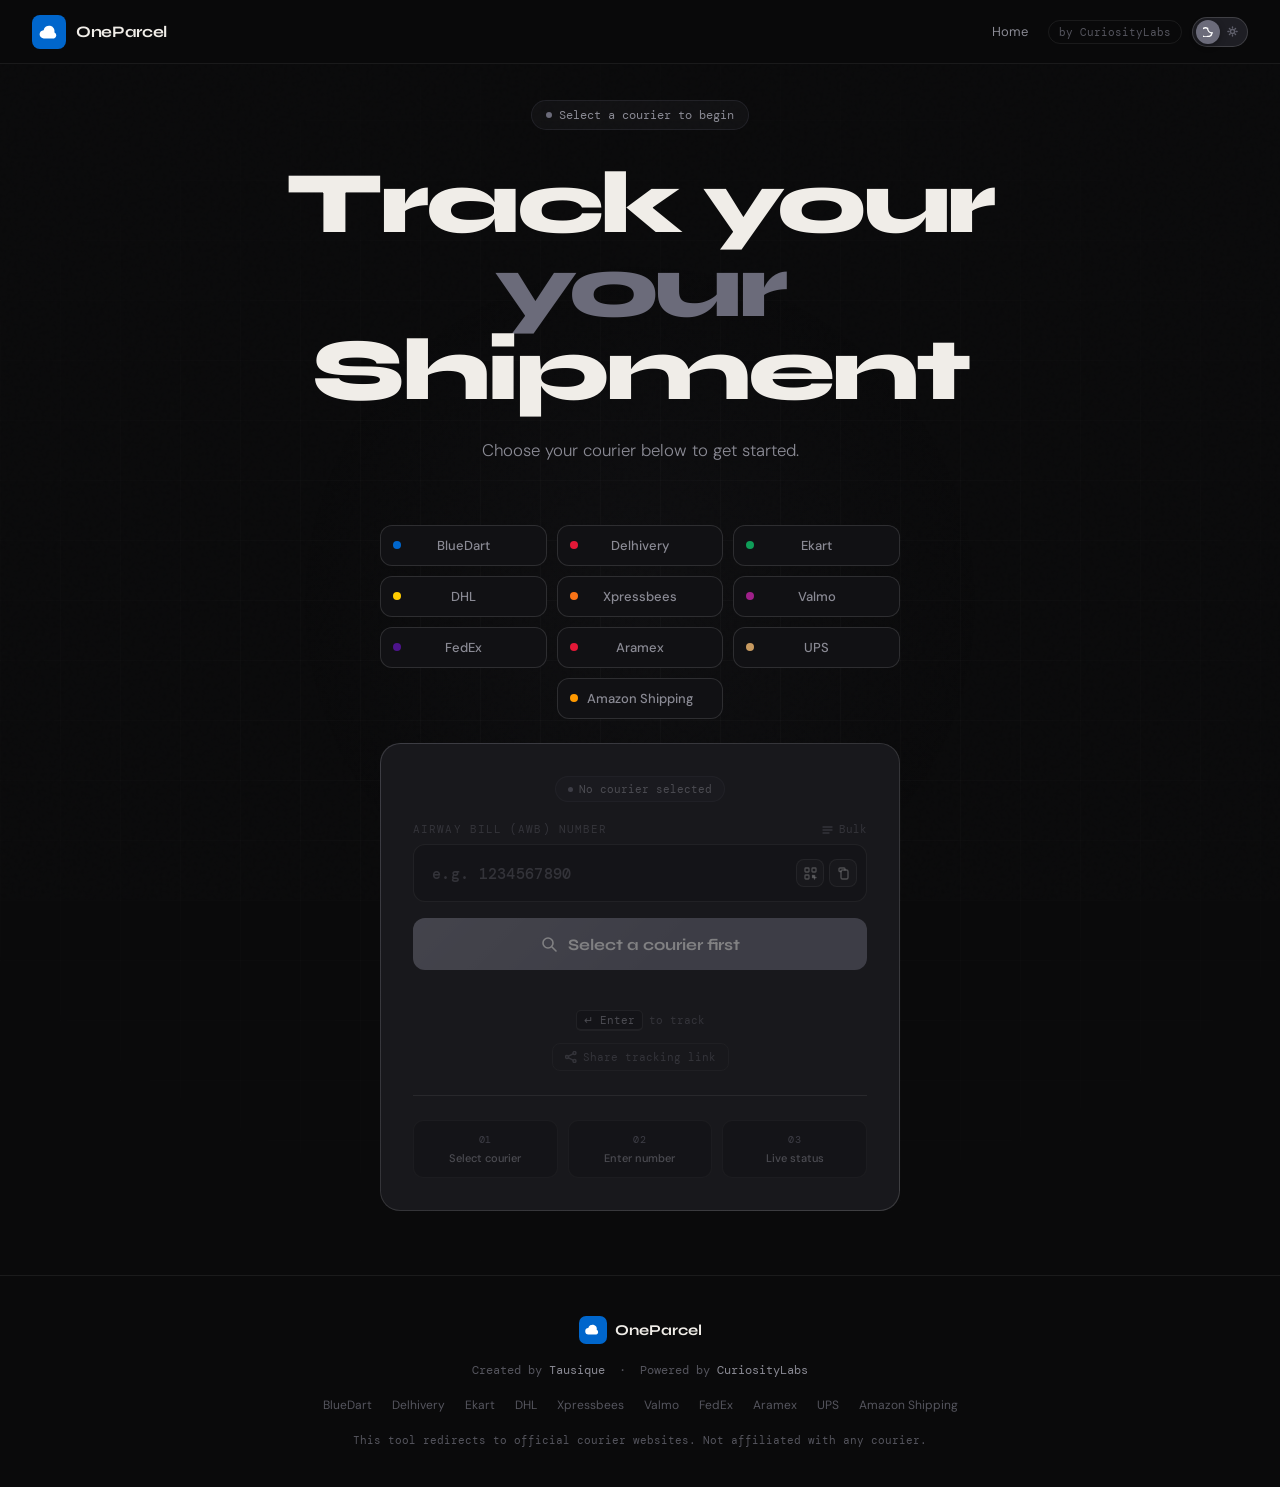
==== commit 6506354d: "track.html" ====
--- a/oneparcel/track.html
+++ b/oneparcel/track.html
@@ -75,7 +75,7 @@
     <span id="tagText">Live shipment tracking</span>
   </div>
 
-  <h1>Track your<br/><span class="accent" id="heroAccent">your</span><br/>Shipment</h1>
+  <h1>Track your<br/><span class="accent" id="heroAccent">courier</span><br/>Shipment</h1>
 
   <p class="hero-sub" id="heroSub">Choose your courier below to get started.</p>
 
--- a/oneparcel/css/tracker.css
+++ b/oneparcel/css/tracker.css
@@ -79,6 +79,19 @@
   transition: background 0.4s;
 }
 
+/* Nothing selected yet: dim the entry form, but keep saved shipments usable */
+.tracker-card.idle .active-courier-chip,
+.tracker-card.idle .input-label,
+.tracker-card.idle .bulk-toggle,
+.tracker-card.idle .input-wrap,
+.tracker-card.idle .track-btn,
+.tracker-card.idle .kbd-hint,
+.tracker-card.idle .share-row,
+.tracker-card.idle .steps {
+  opacity: 0.45;
+  pointer-events: none;
+}
+
 /* COURIER CHIP */
 .active-courier-chip {
   display: inline-flex;
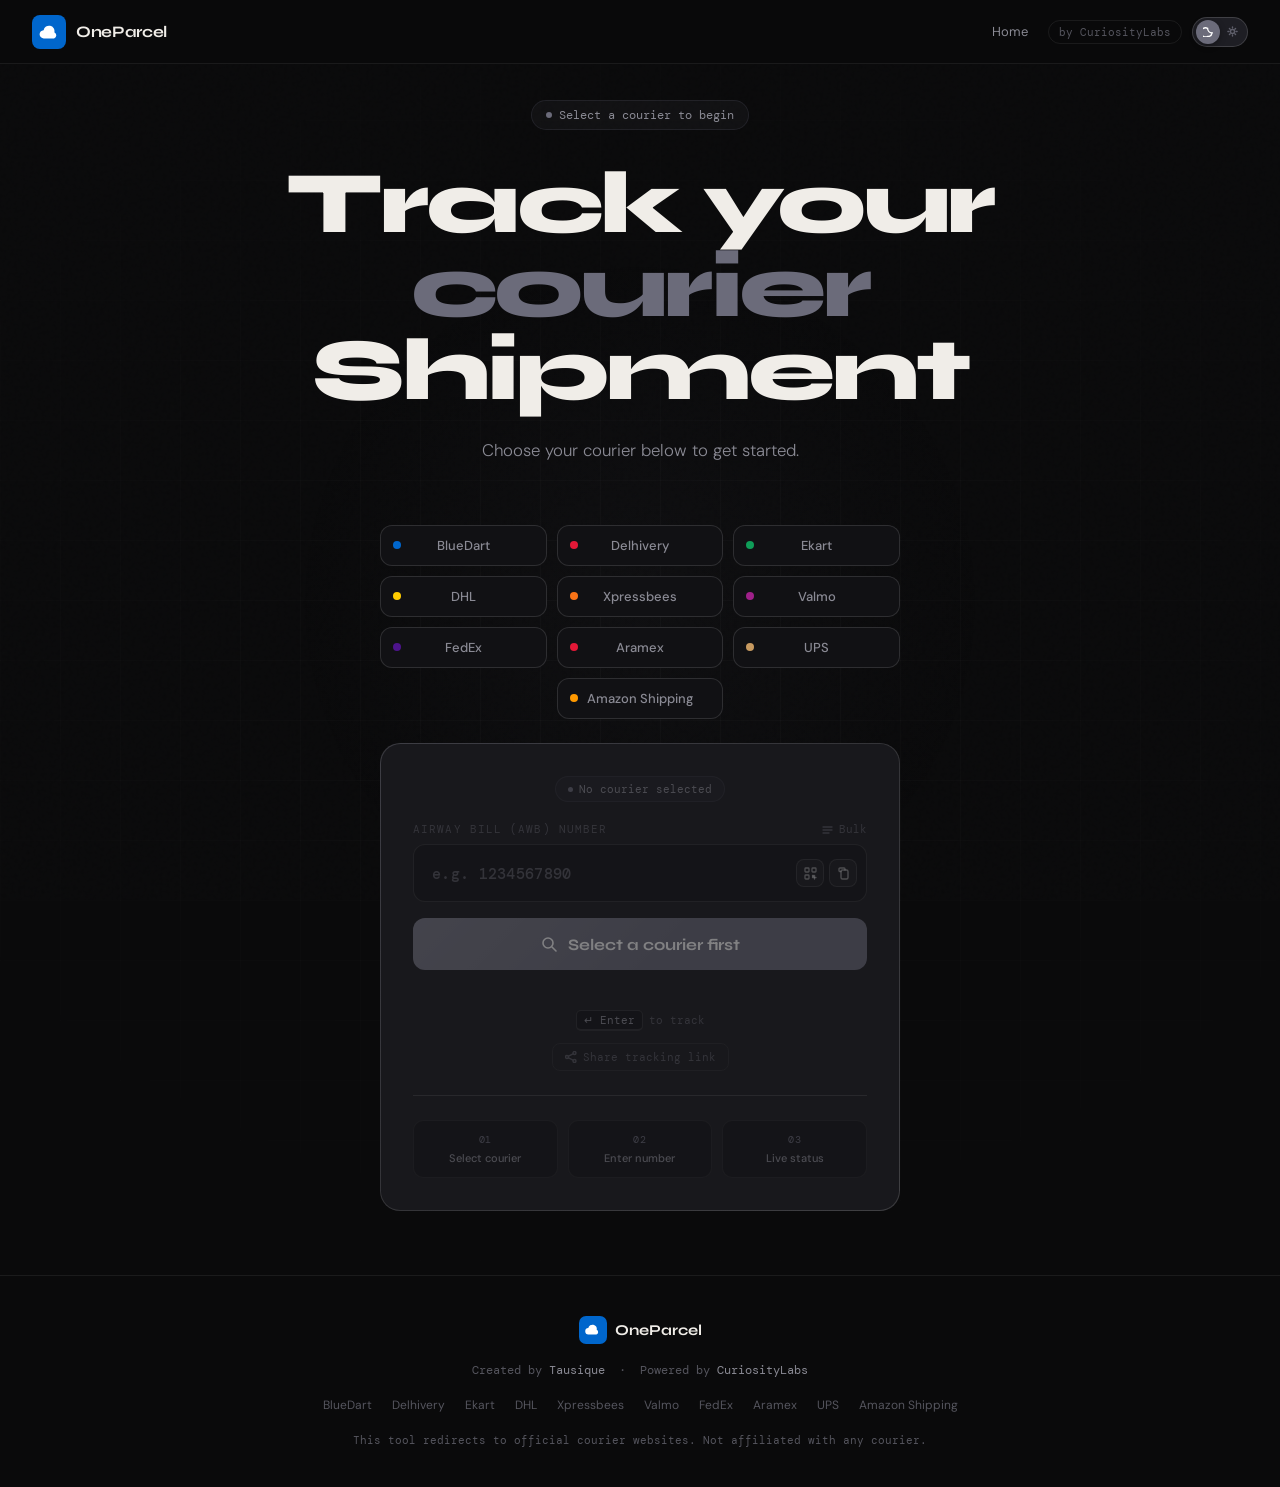
==== commit 76a4950c: "OneParcel V1.2.2" ====
--- a/oneparcel/track.html
+++ b/oneparcel/track.html
@@ -75,7 +75,7 @@
     <span id="tagText">Live shipment tracking</span>
   </div>
 
-  <h1>Track your<br/><span class="accent" id="heroAccent">courier</span><br/>Shipment</h1>
+  <h1>Track your<br/><span class="accent" id="heroAccent">your</span><br/>Shipment</h1>
 
   <p class="hero-sub" id="heroSub">Choose your courier below to get started.</p>
 
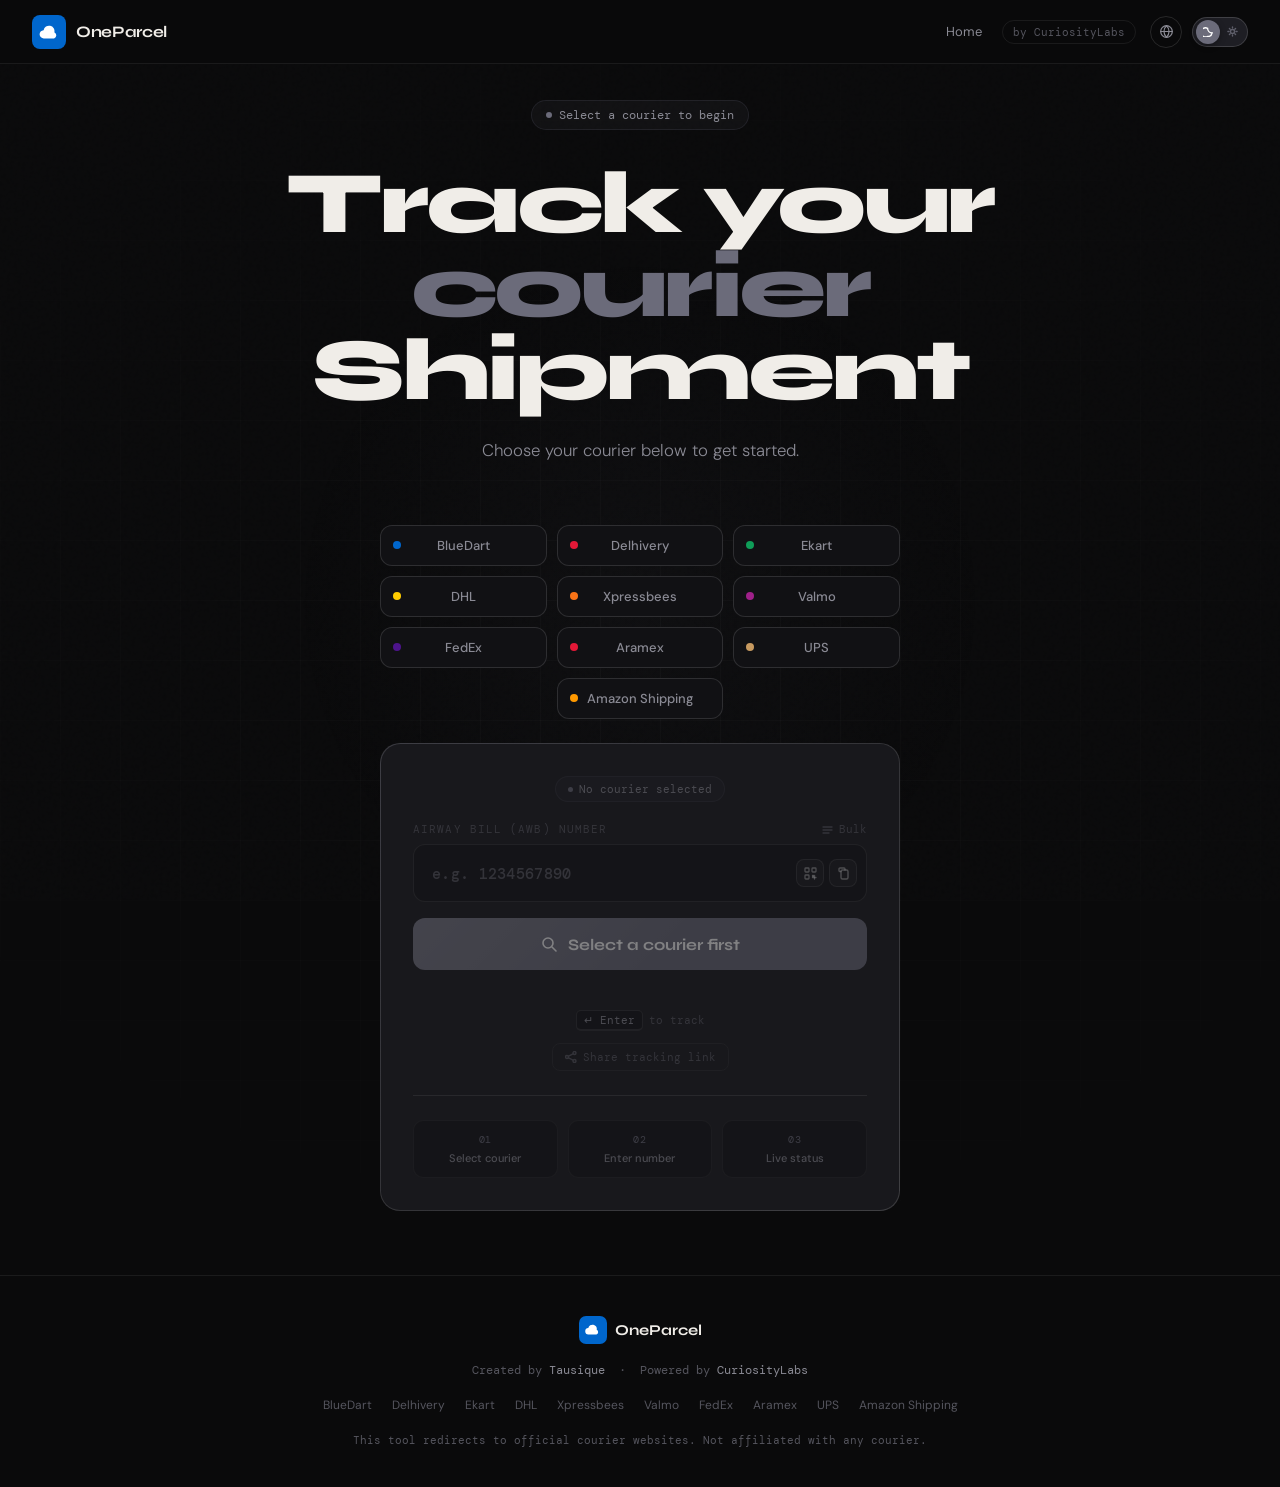
==== commit e8d98a60: "OneParcel V1.3 Language support - The site now works in English, Hindi and Bengali - Language butt" ====
--- a/oneparcel/track.html
+++ b/oneparcel/track.html
@@ -3,13 +3,16 @@
 <head>
 <meta charset="UTF-8"/>
 <meta name="viewport" content="width=device-width, initial-scale=1.0"/>
-<title>Track a shipment — OneParcel</title>
+<title>OneParcel by CuriosityLabs</title>
+<link rel="icon" href="favicon/favicon.ico" sizes="32x32"/>
+<link rel="icon" href="favicon/favicon.svg" type="image/svg+xml"/>
+<link rel="apple-touch-icon" href="favicon/apple-touch-icon.png"/>
 <meta name="theme-color" content="#0a0a0b"/>
 <meta name="mobile-web-app-capable" content="yes"/>
 <meta name="apple-mobile-web-app-capable" content="yes"/>
 <meta name="apple-mobile-web-app-status-bar-style" content="black-translucent"/>
 <meta name="apple-mobile-web-app-title" content="OneParcel"/>
-<link href="https://fonts.googleapis.com/css2?family=Syne:wght@400;500;600;700;800&family=DM+Mono:wght@400;500&family=DM+Sans:wght@300;400;500&display=swap" rel="stylesheet"/>
+<link href="https://fonts.googleapis.com/css2?family=Syne:wght@400;500;600;700;800&family=DM+Mono:wght@400;500&family=DM+Sans:wght@300;400;500&family=Noto+Sans+Devanagari:wght@400;500;700;800&family=Noto+Sans+Bengali:wght@400;500;700;800&display=swap" rel="stylesheet"/>
 <link rel="stylesheet" href="css/base.css"/>
 <link rel="stylesheet" href="css/nav.css"/>
 <link rel="stylesheet" href="css/hero.css"/>
@@ -41,9 +44,12 @@
     <span class="nav-logo-text">OneParcel</span>
   </a>
   <div class="nav-right">
-    <a class="nav-link" href="index.html">Home</a>
+    <a class="nav-link" href="index.html" data-i18n="navHome">Home</a>
     <div class="nav-badge">by CuriosityLabs</div>
-    <button class="theme-toggle" id="themeToggle" onclick="toggleTheme()" title="Toggle light/dark mode">
+    <button class="lang-btn" id="langBtn" type="button" aria-haspopup="true" aria-expanded="false" aria-label="Language" title="Language" data-i18n-title="langTitle">
+      <svg width="15" height="15" viewBox="0 0 16 16" fill="none" stroke="currentColor" stroke-width="1.3" stroke-linecap="round" stroke-linejoin="round"><circle cx="8" cy="8" r="6.2"/><path d="M1.8 8h12.4M8 1.8c1.8 1.9 2.7 3.9 2.7 6.2S9.8 12.3 8 14.2C6.2 12.3 5.3 10.3 5.3 8S6.2 3.7 8 1.8z"/></svg>
+    </button>
+    <button class="theme-toggle" id="themeToggle" onclick="toggleTheme()" title="Toggle light/dark mode" data-i18n-title="themeTitle">
       <span class="theme-toggle-track">
         <span class="theme-toggle-thumb"></span>
         <span class="theme-icon theme-icon-moon">
@@ -75,7 +81,7 @@
     <span id="tagText">Live shipment tracking</span>
   </div>
 
-  <h1>Track your<br/><span class="accent" id="heroAccent">your</span><br/>Shipment</h1>
+  <h1><span data-i18n="h1a">Track your</span><br/><span class="accent" id="heroAccent">courier</span><br/><span data-i18n="h1c">Shipment</span></h1>
 
   <p class="hero-sub" id="heroSub">Choose your courier below to get started.</p>
 
@@ -126,20 +132,20 @@
         <svg width="11" height="11" viewBox="0 0 11 11" fill="none" stroke="currentColor" stroke-width="1.4" stroke-linecap="round">
           <line x1="1" y1="3" x2="10" y2="3"/><line x1="1" y1="6" x2="10" y2="6"/><line x1="1" y1="9" x2="7" y2="9"/>
         </svg>
-        Bulk
+        <span data-i18n="bulkBtn">Bulk</span>
       </button>
     </div>
 
     <div class="bulk-section" id="bulkSection">
-      <textarea class="bulk-textarea" id="bulkInput" placeholder="Paste multiple AWB numbers, one per line&#10;e.g.&#10;1234567890&#10;0987654321"></textarea>
-      <button class="bulk-track-btn" onclick="trackBulk()">Open all in new tabs</button>
+      <textarea class="bulk-textarea" id="bulkInput" placeholder="Paste multiple AWB numbers, one per line&#10;e.g.&#10;1234567890&#10;0987654321" data-i18n-placeholder="bulkPlaceholder"></textarea>
+      <button class="bulk-track-btn" onclick="trackBulk()" data-i18n="bulkOpen">Open all in new tabs</button>
     </div>
 
     <div id="singleInputWrap">
       <div class="input-wrap">
         <input id="awb" type="text" placeholder="e.g. 1234567890" autocomplete="off" inputmode="numeric"/>
         <div class="input-actions">
-          <div class="input-icon-btn" id="qrBtn" onclick="openQRScanner()" title="Scan QR / barcode">
+          <div class="input-icon-btn" id="qrBtn" onclick="openQRScanner()" title="Scan QR / barcode" data-i18n-title="scanTitle">
             <svg width="13" height="13" viewBox="0 0 13 13" fill="none" stroke="var(--icon-stroke)" stroke-width="1.3" stroke-linecap="round" stroke-linejoin="round">
               <rect x="1" y="1" width="4" height="4" rx="0.8"/>
               <rect x="8" y="1" width="4" height="4" rx="0.8"/>
@@ -149,7 +155,7 @@
               <line x1="10.5" y1="8.5" x2="10.5" y2="12"/>
             </svg>
           </div>
-          <div class="input-icon-btn" id="pasteBtn" onclick="pasteFromClipboard()" title="Paste from clipboard">
+          <div class="input-icon-btn" id="pasteBtn" onclick="pasteFromClipboard()" title="Paste from clipboard" data-i18n-title="pasteTitle">
             <svg width="13" height="13" viewBox="0 0 13 13" fill="none" stroke="var(--icon-stroke)" stroke-width="1.4" stroke-linecap="round" stroke-linejoin="round">
               <rect x="4" y="3" width="7" height="9" rx="1.5"/>
               <path d="M4 4.5H3a1 1 0 01-1-1V2a1 1 0 011-1h4a1 1 0 011 1v1"/>
@@ -166,8 +172,8 @@
 
     <div class="recent-section" id="recentSection" style="display:none;">
       <div class="recent-label">
-        Recently tracked
-        <button class="recent-clear-all" onclick="clearAllRecent()">Clear all</button>
+        <span data-i18n="recentLabel">Recently tracked</span>
+        <button class="recent-clear-all" onclick="clearAllRecent()" data-i18n="clearAll">Clear all</button>
       </div>
       <div class="recent-list" id="recentList"></div>
     </div>
@@ -183,7 +189,7 @@
 
     <div class="kbd-hint">
       <span class="kbd">↵ Enter</span>
-      <span>to track</span>
+      <span data-i18n="kbdHint">to track</span>
     </div>
 
     <div class="share-row">
@@ -192,9 +198,9 @@
           <circle cx="9.5" cy="2" r="1.5"/><circle cx="9.5" cy="10" r="1.5"/><circle cx="2" cy="6" r="1.5"/>
           <line x1="3.5" y1="6.8" x2="8" y2="9.2"/><line x1="8" y1="2.8" x2="3.5" y2="5.2"/>
         </svg>
-        Share tracking link
+        <span data-i18n="shareBtn">Share tracking link</span>
       </button>
-      <span class="share-copied" id="shareCopied">✓ Link copied!</span>
+      <span class="share-copied" id="shareCopied" data-i18n="shareCopied">✓ Link copied!</span>
     </div>
 
     <div id="captchaWarning" style="display:none;margin-top:0.75rem;background:rgba(249,115,22,0.07);border:1px solid rgba(249,115,22,0.25);border-radius:10px;padding:10px 14px;align-items:center;gap:9px;">
@@ -203,15 +209,15 @@
         <line x1="7.5" y1="5.5" x2="7.5" y2="8.5"/>
         <circle cx="7.5" cy="10.5" r="0.5" fill="#F97316"/>
       </svg>
-      <span style="font-family:var(--mono);font-size:11px;color:#fba572;line-height:1.5;">Xpressbees requires a <strong>captcha verification</strong> on their website before showing tracking results.</span>
+      <span style="font-family:var(--mono);font-size:11px;color:#fba572;line-height:1.5;" data-i18n-html="captchaNote">Xpressbees requires a <strong>captcha verification</strong> on their website before showing tracking results.</span>
     </div>
 
     <hr class="card-divider"/>
 
     <div class="steps">
-      <div class="step"><div class="step-num" id="s1">01</div><div class="step-name">Select courier</div></div>
-      <div class="step"><div class="step-num" id="s2">02</div><div class="step-name">Enter number</div></div>
-      <div class="step"><div class="step-num" id="s3">03</div><div class="step-name">Live status</div></div>
+      <div class="step"><div class="step-num" id="s1">01</div><div class="step-name" data-i18n="step1">Select courier</div></div>
+      <div class="step"><div class="step-num" id="s2">02</div><div class="step-name" data-i18n="step2">Enter number</div></div>
+      <div class="step"><div class="step-num" id="s3">03</div><div class="step-name" data-i18n="step3">Live status</div></div>
     </div>
   </div>
 </section>
@@ -220,7 +226,7 @@
 <div class="qr-modal-overlay" id="qrModalOverlay">
   <div class="qr-modal">
     <div class="qr-modal-header">
-      <span class="qr-modal-title">Scan AWB barcode</span>
+      <span class="qr-modal-title" data-i18n="qrTitle">Scan AWB barcode</span>
       <button class="qr-close" onclick="closeQRScanner()">
         <svg width="10" height="10" viewBox="0 0 10 10" fill="none" stroke="currentColor" stroke-width="1.5" stroke-linecap="round">
           <line x1="2" y1="2" x2="8" y2="8"/><line x1="8" y1="2" x2="2" y2="8"/>
@@ -231,18 +237,18 @@
       <video id="qrVideo" autoplay playsinline muted></video>
       <div class="qr-overlay-frame"><div class="qr-frame"></div></div>
     </div>
-    <p class="qr-hint">Point your camera at the AWB barcode or QR code on the package</p>
+    <p class="qr-hint" data-i18n="qrHint">Point your camera at the AWB barcode or QR code on the package</p>
   </div>
 </div>
 
 <!-- PWA INSTALL BANNER -->
 <div class="pwa-banner" id="pwaBanner">
   <div class="pwa-banner-text">
-    <div class="pwa-banner-title">Install OneParcel</div>
-    <div class="pwa-banner-sub">Add to home screen for quick access</div>
+    <div class="pwa-banner-title" data-i18n="pwaTitle">Install OneParcel</div>
+    <div class="pwa-banner-sub" data-i18n="pwaSub">Add to home screen for quick access</div>
   </div>
   <div class="pwa-banner-btns">
-    <button class="pwa-install-btn" onclick="installPWA()">Install</button>
+    <button class="pwa-install-btn" onclick="installPWA()" data-i18n="pwaInstall">Install</button>
     <button class="pwa-dismiss-btn" onclick="dismissPWA()">
       <svg width="10" height="10" viewBox="0 0 10 10" fill="none" stroke="currentColor" stroke-width="1.5" stroke-linecap="round">
         <line x1="2" y1="2" x2="8" y2="8"/><line x1="8" y1="2" x2="2" y2="8"/>
@@ -254,12 +260,12 @@
 <!-- LABEL MODAL -->
 <div class="label-modal-overlay" id="labelModalOverlay">
   <div class="label-modal">
-    <h3>Label this shipment</h3>
+    <h3 data-i18n="labelModalTitle">Label this shipment</h3>
     <p id="labelModalMeta">BlueDart · 1234567890</p>
-    <input type="text" id="labelInput" placeholder="e.g. Shoes from Myntra" maxlength="40"/>
+    <input type="text" id="labelInput" placeholder="e.g. Shoes from Myntra" data-i18n-placeholder="labelPlaceholder" maxlength="40"/>
     <div class="label-modal-btns">
-      <button onclick="closeLabelModal()">Cancel</button>
-      <button onclick="saveLabelModal()">Save label</button>
+      <button onclick="closeLabelModal()" data-i18n="cancel">Cancel</button>
+      <button onclick="saveLabelModal()" data-i18n="saveLabel">Save label</button>
     </div>
   </div>
 </div>
@@ -274,9 +280,7 @@
     </div>
     <span style="font-family:var(--display);font-size:15px;font-weight:700;color:var(--text);">OneParcel</span>
   </div>
-  <div class="footer-credits">
-    Created by <span>Tausique</span> &nbsp;·&nbsp; Powered by <span>CuriosityLabs</span>
-  </div>
+  <div class="footer-credits" data-i18n-html="footCredits">Created by <span>Tausique</span> &nbsp;·&nbsp; Powered by <span>CuriosityLabs</span></div>
   <div class="footer-links">
     <a href="https://www.bluedart.com" target="_blank">BlueDart</a>
     <a href="https://www.delhivery.com" target="_blank">Delhivery</a>
@@ -289,18 +293,17 @@
     <a href="https://www.ups.com" target="_blank">UPS</a>
     <a href="https://track.amazon.in" target="_blank">Amazon Shipping</a>
   </div>
-  <div style="font-family:var(--mono);font-size:11px;color:var(--text3);margin-top:0.25rem;">
-    This tool redirects to official courier websites. Not affiliated with any courier.
-  </div>
+  <div style="font-family:var(--mono);font-size:11px;color:var(--text3);margin-top:0.25rem;" data-i18n="footDisclaimer">This tool redirects to official courier websites. Not affiliated with any courier.</div>
 </footer>
 
 <!-- FLOATING HOME BUTTON -->
-<button class="home-btn" id="homeBtn" onclick="scrollToTop()" title="Back to top">
+<button class="home-btn" id="homeBtn" onclick="scrollToTop()" title="Back to top" data-i18n-title="homeTip">
   <svg width="16" height="16" viewBox="0 0 16 16" fill="none" stroke-width="1.8" stroke-linecap="round" stroke-linejoin="round">
     <polyline points="3,10 8,5 13,10"/>
   </svg>
 </button>
 
+<script src="js/i18n.js"></script>
 <script src="js/couriers.js"></script>
 <script src="js/recent.js"></script>
 <script src="js/tracker.js"></script>
--- a/oneparcel/css/base.css
+++ b/oneparcel/css/base.css
@@ -29,9 +29,9 @@
   --text: #f0ede8;
   --text2: #8a8a94;
   --text3: #55555e;
-  --mono: 'DM Mono', monospace;
-  --sans: 'DM Sans', sans-serif;
-  --display: 'Syne', sans-serif;
+  --mono: 'DM Mono', 'Noto Sans Devanagari', 'Noto Sans Bengali', monospace;
+  --sans: 'DM Sans', 'Noto Sans Devanagari', 'Noto Sans Bengali', sans-serif;
+  --display: 'Syne', 'Noto Sans Devanagari', 'Noto Sans Bengali', sans-serif;
 }
 
 :root.light {
@@ -128,3 +128,15 @@
 .home-btn:active { transform: scale(0.92); }
 
 .home-btn svg { stroke: var(--text2); transition: stroke 0.2s; }
+
+/* HINDI AND BENGALI: letters join into shapes, so no tight spacing, and taller lines for the marks above and below */
+html:lang(hi) *:not(input):not(textarea),
+html:lang(bn) *:not(input):not(textarea) { letter-spacing: normal !important; }
+
+html:lang(hi) h1, html:lang(bn) h1,
+html:lang(hi) h2, html:lang(bn) h2,
+html:lang(hi) h3, html:lang(bn) h3 { line-height: 1.3; }
+
+html:lang(hi) p, html:lang(bn) p,
+html:lang(hi) .feat-desc, html:lang(bn) .feat-desc,
+html:lang(hi) .how-desc, html:lang(bn) .how-desc { line-height: 1.75; }
--- a/oneparcel/css/nav.css
+++ b/oneparcel/css/nav.css
@@ -75,6 +75,61 @@
 
 .nav-cta:hover { filter: brightness(0.9); }
 
+/* LANGUAGE */
+.lang-btn {
+  width: 32px; height: 32px;
+  border-radius: 50%;
+  background: none;
+  border: 1px solid var(--border2);
+  color: var(--text2);
+  cursor: pointer;
+  display: inline-flex;
+  align-items: center;
+  justify-content: center;
+  flex-shrink: 0;
+  margin-left: 4px;
+  transition: color 0.15s, border-color 0.15s, background 0.15s;
+}
+
+.lang-btn:hover, .lang-btn[aria-expanded="true"] { color: var(--text); border-color: var(--text3); background: var(--bg3); }
+
+.lang-menu {
+  position: fixed;
+  top: calc(64px + env(safe-area-inset-top, 0px) - 6px);
+  right: 12px;
+  z-index: 250;
+  min-width: 160px;
+  padding: 6px;
+  background: var(--bg3);
+  border: 1px solid var(--border2);
+  border-radius: 12px;
+  box-shadow: 0 12px 32px rgba(0,0,0,0.35);
+  display: none;
+}
+
+.lang-menu.open { display: block; }
+
+.lang-item {
+  width: 100%;
+  display: flex;
+  align-items: center;
+  justify-content: space-between;
+  gap: 14px;
+  padding: 11px 12px;
+  border: none;
+  border-radius: 8px;
+  background: none;
+  color: var(--text2);
+  font-family: var(--sans);
+  font-size: 14px;
+  text-align: left;
+  cursor: pointer;
+}
+
+.lang-item:hover { background: var(--bg2); color: var(--text); }
+.lang-item.active { color: var(--text); font-weight: 500; }
+.lang-check { color: var(--accent-color, var(--blue)); }
+
 /* THEME TOGGLE */
 .theme-toggle {
   background: none;
--- a/oneparcel/css/hero.css
+++ b/oneparcel/css/hero.css
@@ -83,3 +83,6 @@
 @media (max-width: 600px) {
   h1 { font-size: 2.6rem; }
 }
+
+/* each headline line stays on one line; the page scales the text if it is too wide */
+.hero h1 > span { white-space: nowrap; }
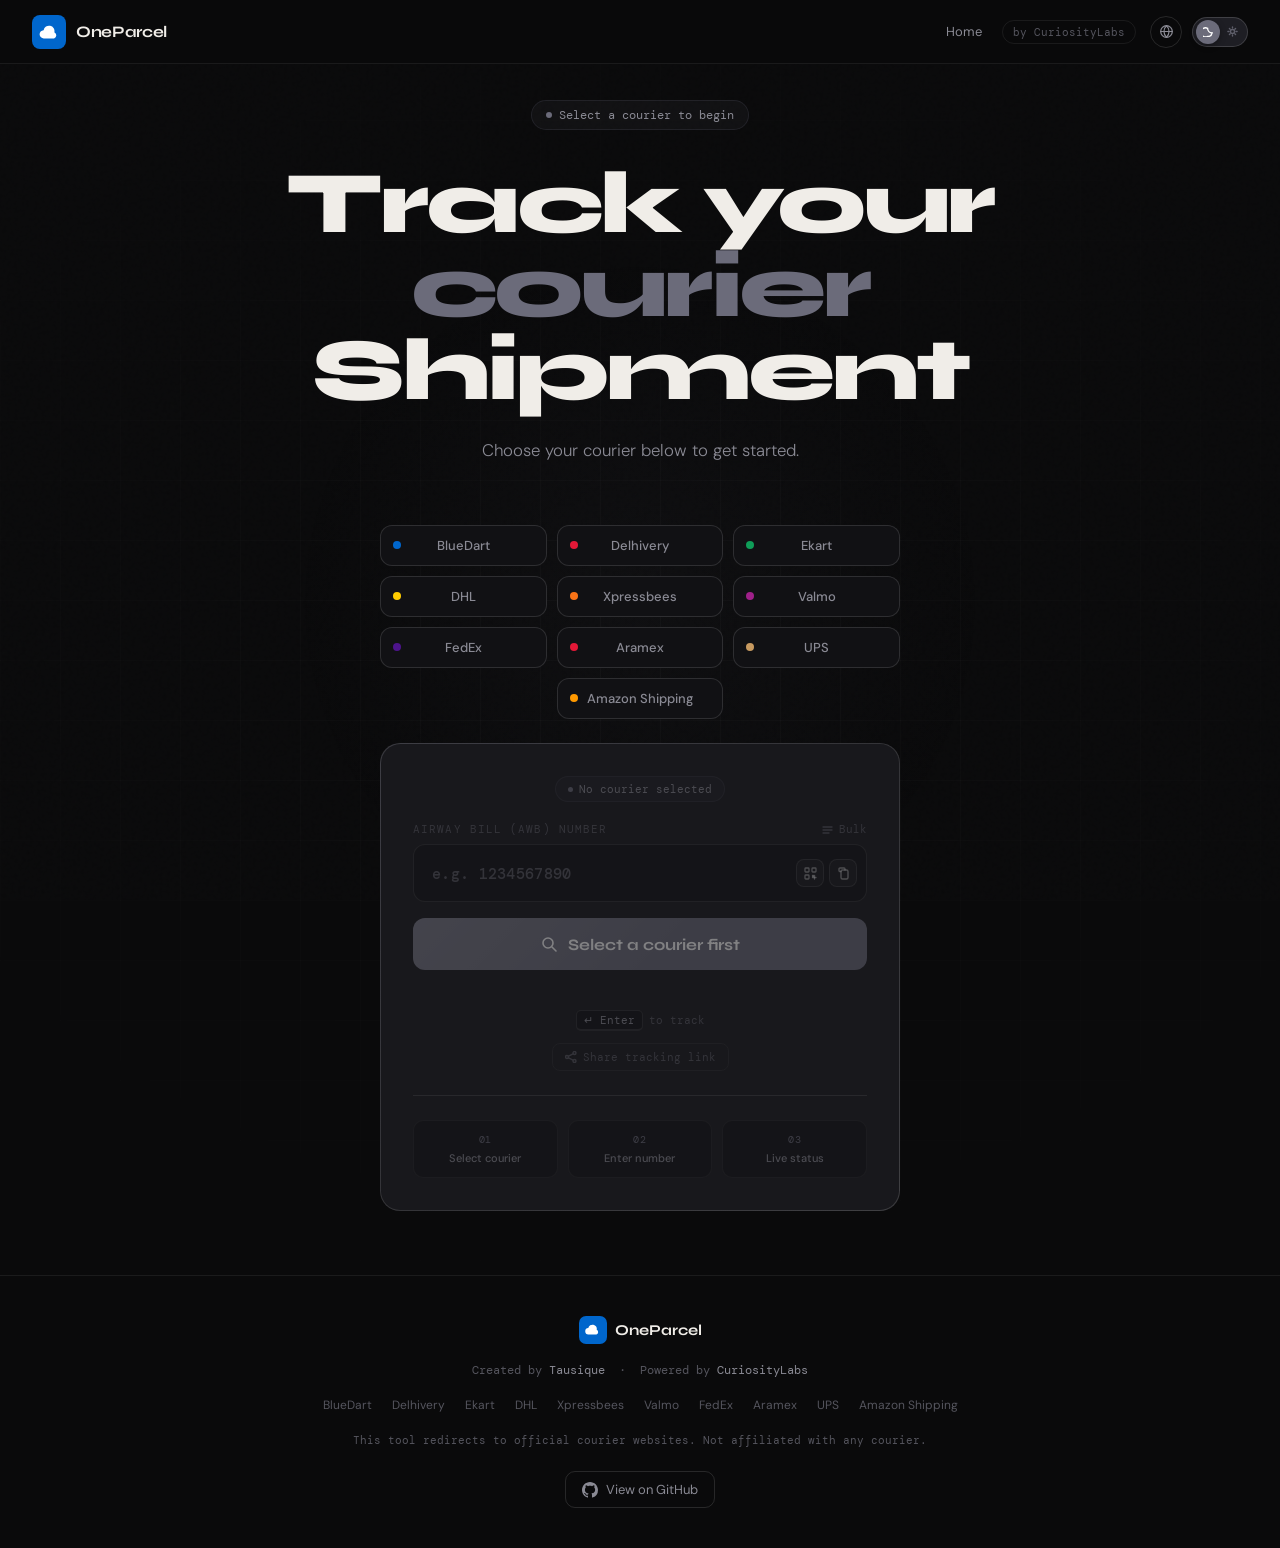
==== commit ae2d0572: "OneParcel V1.3.1" ====
--- a/oneparcel/track.html
+++ b/oneparcel/track.html
@@ -2,6 +2,27 @@
 <html lang="en">
 <head>
 <meta charset="UTF-8"/>
+<script>
+/* Runs before the page is drawn: lets the header and (for Hindi/Bengali) the page stay hidden
+   until the right language and sizes are applied, so nothing flashes or jumps on load. */
+(function () {
+  var d = document.documentElement;
+  d.classList.add('js');
+  try {
+    var s = localStorage.getItem('oneparcel_lang');
+    if (s !== 'en' && s !== 'hi' && s !== 'bn') {
+      s = 'en';
+      var prefs = (navigator.languages && navigator.languages.length) ? navigator.languages : [navigator.language || 'en'];
+      for (var i = 0; i < prefs.length; i++) {
+        var b = String(prefs[i]).toLowerCase().split('-')[0];
+        if (b === 'en' || b === 'hi' || b === 'bn') { s = b; break; }
+      }
+    }
+    if (s !== 'en') d.classList.add('wait-lang');
+  } catch (e) {}
+  setTimeout(function () { d.classList.add('ready'); }, 5000);   // safety: never stay hidden
+})();
+</script>
 <meta name="viewport" content="width=device-width, initial-scale=1.0"/>
 <title>OneParcel by CuriosityLabs</title>
 <link rel="icon" href="favicon/favicon.ico" sizes="32x32"/>
@@ -294,6 +315,10 @@
     <a href="https://track.amazon.in" target="_blank">Amazon Shipping</a>
   </div>
   <div style="font-family:var(--mono);font-size:11px;color:var(--text3);margin-top:0.25rem;" data-i18n="footDisclaimer">This tool redirects to official courier websites. Not affiliated with any courier.</div>
+  <a class="footer-github" href="https://github.com/sheikhtausique/oneparcel" target="_blank" rel="noopener">
+    <svg width="16" height="16" viewBox="0 0 16 16" fill="currentColor" aria-hidden="true"><path d="M8 0C3.58 0 0 3.58 0 8c0 3.54 2.29 6.53 5.47 7.59.4.07.55-.17.55-.38 0-.19-.01-.82-.01-1.49-2.01.37-2.53-.49-2.69-.94-.09-.23-.48-.94-.82-1.13-.28-.15-.68-.52-.01-.53.63-.01 1.08.58 1.23.82.72 1.21 1.87.87 2.33.66.07-.52.28-.87.51-1.07-1.78-.2-3.64-.89-3.64-3.95 0-.87.31-1.59.82-2.15-.08-.2-.36-1.02.08-2.12 0 0 .67-.21 2.2.82.64-.18 1.32-.27 2-.27.68 0 1.36.09 2 .27 1.53-1.04 2.2-.82 2.2-.82.44 1.1.16 1.92.08 2.12.51.56.82 1.27.82 2.15 0 3.07-1.87 3.75-3.65 3.95.29.25.54.73.54 1.48 0 1.07-.01 1.93-.01 2.2 0 .21.15.46.55.38A8.01 8.01 0 0016 8c0-4.42-3.58-8-8-8z"/></svg>
+    <span data-i18n="githubLink">View on GitHub</span>
+  </a>
 </footer>
 
 <!-- FLOATING HOME BUTTON -->
--- a/oneparcel/css/base.css
+++ b/oneparcel/css/base.css
@@ -60,8 +60,11 @@
   font-family: var(--sans);
   min-height: 100vh;
   overflow-x: hidden;
-  transition: background 0.3s, color 0.3s;
+  transition: background 0.3s, color 0.3s, opacity 0.2s;
 }
+
+/* Hindi / Bengali visitors: no flash of English while the translation is applied */
+html.wait-lang:not(.ready) body { opacity: 0; }
 
 body::before {
   content: '';
--- a/oneparcel/css/nav.css
+++ b/oneparcel/css/nav.css
@@ -51,6 +51,13 @@
   border-radius: 20px;
 }
 
+/* Header: stay hidden until the language and sizes are applied (set by i18n.js), then fade in */
+.nav-logo, .nav-right { transition: opacity 0.2s ease; }
+html.js:not(.ready) .nav-logo,
+html.js:not(.ready) .nav-right { opacity: 0; }
+
+.nav-link, .nav-cta { white-space: nowrap; }
+
 .nav-link {
   font-size: 13px;
   color: var(--text2);
@@ -66,11 +73,11 @@
   font-size: 13px;
   font-weight: 500;
   color: #fff;
-  background: var(--accent-color, var(--blue));
+  background: var(--blue);
   padding: 8px 16px;
   border-radius: 9px;
   text-decoration: none;
-  transition: background 0.4s, filter 0.15s;
+  transition: filter 0.15s;
 }
 
 .nav-cta:hover { filter: brightness(0.9); }
--- a/oneparcel/css/features.css
+++ b/oneparcel/css/features.css
@@ -92,6 +92,23 @@
 
 .footer-links a:hover { color: var(--text2); }
 
+/* GITHUB LINK */
+.footer-github {
+  display: inline-flex;
+  align-items: center;
+  gap: 8px;
+  margin-top: 0.5rem;
+  padding: 9px 16px;
+  border: 1px solid var(--border2);
+  border-radius: 10px;
+  color: var(--text2);
+  font-size: 13px;
+  text-decoration: none;
+  transition: color 0.15s, border-color 0.15s;
+}
+
+.footer-github:hover { color: var(--text); border-color: var(--text3); }
+
 @media (max-width: 600px) {
   .features h2 { font-size: 1.25rem; }
 }
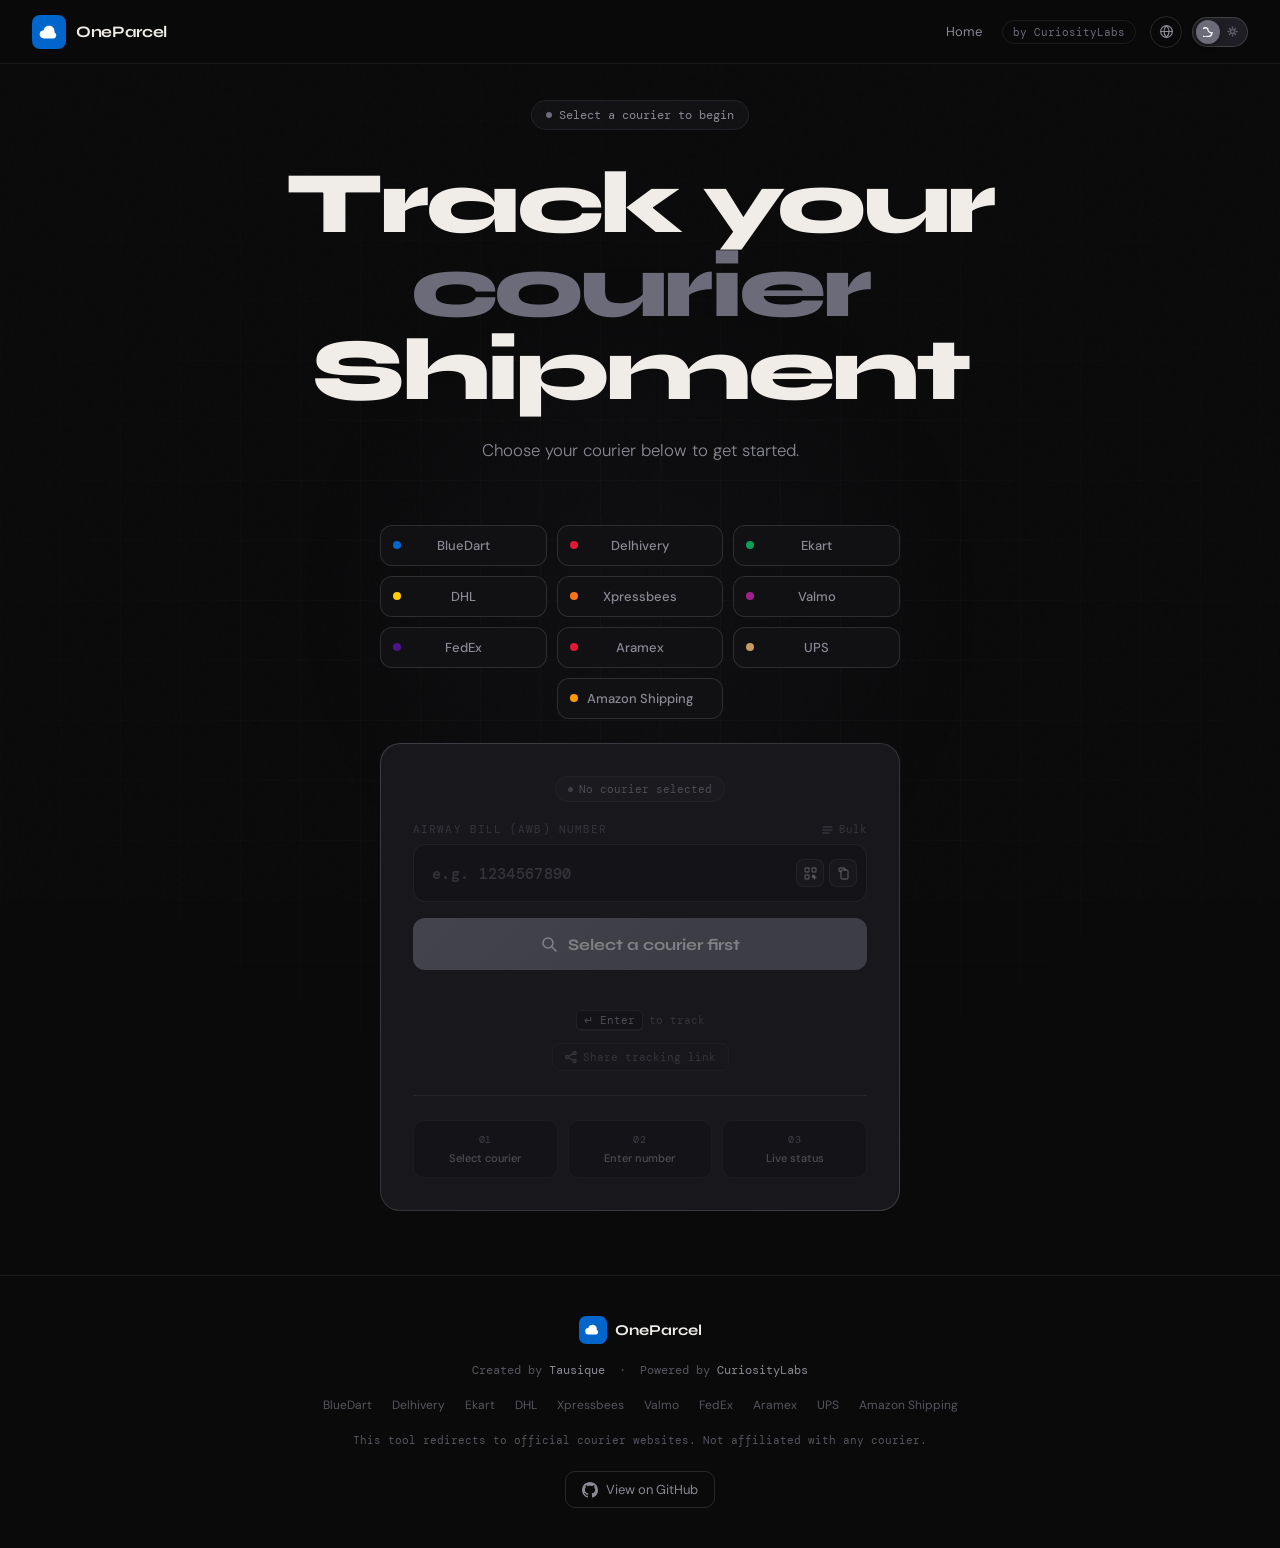
==== commit 4b95dd69: "OneParcel V1.4" ====
--- a/oneparcel/track.html
+++ b/oneparcel/track.html
@@ -2,12 +2,26 @@
 <html lang="en">
 <head>
 <meta charset="UTF-8"/>
+<meta name="viewport" content="width=device-width, initial-scale=1.0"/>
+<title>OneParcel by CuriosityLabs</title>
+<link rel="icon" href="favicon/favicon.ico" sizes="32x32"/>
+<link rel="icon" href="favicon/favicon.svg" type="image/svg+xml"/>
+<link rel="apple-touch-icon" href="favicon/apple-touch-icon.png"/>
+<meta name="theme-color" content="#0a0a0b"/>
 <script>
-/* Runs before the page is drawn: lets the header and (for Hindi/Bengali) the page stay hidden
-   until the right language and sizes are applied, so nothing flashes or jumps on load. */
+/* Runs before the page is drawn: applies the saved theme, and keeps the header (and, for Hindi/Bengali,
+   the page) hidden until the right language and sizes are applied, so nothing flashes or jumps on load. */
 (function () {
   var d = document.documentElement;
   d.classList.add('js');
+  try {
+    // saved theme: apply it now so a light-theme visitor never sees a dark flash
+    if (localStorage.getItem('oneparcel_theme') === 'light') {
+      d.classList.add('light');
+      var tc = document.querySelector('meta[name="theme-color"]');
+      if (tc) tc.setAttribute('content', '#f0f2f5');
+    }
+  } catch (e) {}
   try {
     var s = localStorage.getItem('oneparcel_lang');
     if (s !== 'en' && s !== 'hi' && s !== 'bn') {
@@ -23,12 +37,6 @@
   setTimeout(function () { d.classList.add('ready'); }, 5000);   // safety: never stay hidden
 })();
 </script>
-<meta name="viewport" content="width=device-width, initial-scale=1.0"/>
-<title>OneParcel by CuriosityLabs</title>
-<link rel="icon" href="favicon/favicon.ico" sizes="32x32"/>
-<link rel="icon" href="favicon/favicon.svg" type="image/svg+xml"/>
-<link rel="apple-touch-icon" href="favicon/apple-touch-icon.png"/>
-<meta name="theme-color" content="#0a0a0b"/>
 <meta name="mobile-web-app-capable" content="yes"/>
 <meta name="apple-mobile-web-app-capable" content="yes"/>
 <meta name="apple-mobile-web-app-status-bar-style" content="black-translucent"/>
@@ -94,7 +102,7 @@
 
 <!-- HERO -->
 <section class="hero">
-  <div class="hero-glow" id="heroGlow"></div>
+  <div class="hero-glow" id="heroGlow"><div class="glow-layer on" style="--c: rgba(100,100,120,0.06);"></div><div class="glow-layer"></div></div>
   <div class="hero-grid"></div>
 
   <div class="hero-tag" id="heroTag">
@@ -233,6 +241,15 @@
       <span style="font-family:var(--mono);font-size:11px;color:#fba572;line-height:1.5;" data-i18n-html="captchaNote">Xpressbees requires a <strong>captcha verification</strong> on their website before showing tracking results.</span>
     </div>
 
+    <div id="bluedartWarning" style="display:none;margin-top:0.75rem;background:rgba(249,115,22,0.07);border:1px solid rgba(249,115,22,0.25);border-radius:10px;padding:10px 14px;align-items:center;gap:9px;">
+      <svg width="15" height="15" viewBox="0 0 15 15" fill="none" stroke="#F97316" stroke-width="1.5" stroke-linecap="round" stroke-linejoin="round" style="flex-shrink:0;">
+        <path d="M7.5 1.5L13.5 12H1.5L7.5 1.5Z"/>
+        <line x1="7.5" y1="5.5" x2="7.5" y2="8.5"/>
+        <circle cx="7.5" cy="10.5" r="0.5" fill="#F97316"/>
+      </svg>
+      <span style="font-family:var(--mono);font-size:11px;color:#fba572;line-height:1.5;" data-i18n="bluedartNote">The Blue Dart website may occasionally be unavailable due to server issues. If it doesn’t load, try tracking your AWB on the DHL website instead.</span>
+    </div>
+
     <hr class="card-divider"/>
 
     <div class="steps">
--- a/oneparcel/css/base.css
+++ b/oneparcel/css/base.css
@@ -122,7 +122,7 @@
 }
 
 .home-btn:hover {
-  background: var(--accent-color, var(--blue));
+  background-color: var(--accent-color, var(--blue));
   border-color: transparent;
 }
 
--- a/oneparcel/css/nav.css
+++ b/oneparcel/css/nav.css
@@ -45,10 +45,11 @@
 .nav-badge {
   font-family: var(--mono);
   font-size: 11px;
-  color: var(--text3);
+  color: var(--accent-color, var(--text3));   /* text follows the selected courier's colour */
   border: 1px solid var(--border);
   padding: 4px 10px;
   border-radius: 20px;
+  transition: color 0.4s;
 }
 
 /* Header: stay hidden until the language and sizes are applied (set by i18n.js), then fade in */
@@ -72,12 +73,12 @@
 .nav-cta {
   font-size: 13px;
   font-weight: 500;
-  color: #fff;
-  background: var(--blue);
+  color: var(--on-accent, #fff);
+  background-color: var(--accent-color, var(--blue));
   padding: 8px 16px;
   border-radius: 9px;
   text-decoration: none;
-  transition: filter 0.15s;
+  transition: background-color var(--glide, 0.8s) ease-in-out, color var(--glide, 0.8s) ease-in-out, filter 0.15s;
 }
 
 .nav-cta:hover { filter: brightness(0.9); }
@@ -169,14 +170,15 @@
   position: absolute;
   width: 24px; height: 24px;
   border-radius: 50%;
-  background: var(--accent-color, var(--blue));
+  background-color: var(--accent-color, var(--blue));
   left: 3px;
-  transition: left 0.3s cubic-bezier(0.4,0,0.2,1), background 0.3s;
+  transition: left 0.3s cubic-bezier(0.4,0,0.2,1), background-color 0.4s ease-in-out;
   box-shadow: 0 2px 6px rgba(0,0,0,0.35);
   z-index: 1;
 }
 
-.theme-toggle.light-mode .theme-toggle-thumb { left: calc(100% - 27px); }
+.theme-toggle.light-mode .theme-toggle-thumb,
+:root.light .theme-toggle-thumb { left: calc(100% - 27px); }
 
 .theme-icon {
   position: absolute;
@@ -192,8 +194,13 @@
 .theme-icon-moon { left: 3px; color: white; opacity: 1; }
 .theme-icon-sun  { right: 3px; color: #7a7a88; opacity: 0.7; }
 
-.theme-toggle.light-mode .theme-icon-moon { color: #7a7a88; opacity: 0.7; }
-.theme-toggle.light-mode .theme-icon-sun  { color: #44444e; opacity: 1; }
+.theme-toggle.light-mode .theme-icon-moon,
+:root.light .theme-icon-moon { color: #7a7a88; opacity: 0.7; }
+.theme-toggle.light-mode .theme-icon-sun,
+:root.light .theme-icon-sun  { color: #44444e; opacity: 1; }
+
+:root.light #logoCloud  { display: none !important; }
+:root.light #logoParcel { display: block !important; }
 
 @media (max-width: 600px) {
   nav { padding: 0 1rem; }
--- a/oneparcel/css/hero.css
+++ b/oneparcel/css/hero.css
@@ -14,12 +14,21 @@
   position: absolute;
   width: 700px; height: 700px;
   border-radius: 50%;
-  background: radial-gradient(circle, var(--glow-color, rgba(0,102,204,0.10)) 0%, transparent 70%);
   top: 50%; left: 50%;
   transform: translate(-50%, -55%);
   pointer-events: none;
-  transition: background 0.5s;
 }
+
+/* Glow behind the headline: the old and new colour cross-fade */
+.glow-layer {
+  position: absolute;
+  inset: 0;
+  border-radius: 50%;
+  background: radial-gradient(circle, var(--c) 0%, transparent 70%);
+  opacity: 0;
+  transition: opacity var(--glide, 0.8s) ease-in-out;
+}
+.glow-layer.on { opacity: 1; }
 
 .hero-grid {
   position: absolute;
@@ -36,7 +45,7 @@
   display: inline-flex;
   align-items: center;
   gap: 7px;
-  background: var(--tag-bg, var(--blue-dim));
+  background-color: var(--tag-bg, var(--blue-dim));
   border: 1px solid var(--tag-border, rgba(0,102,204,0.25));
   color: var(--tag-color, #6aabf0);
   font-family: var(--mono);
@@ -51,7 +60,7 @@
 .hero-tag-dot {
   width: 6px; height: 6px;
   border-radius: 50%;
-  background: var(--accent-color, var(--blue));
+  background-color: var(--accent-color, var(--blue));
   animation: pulse 2s infinite;
   transition: background 0.4s;
 }
--- a/oneparcel/css/tracker.css
+++ b/oneparcel/css/tracker.css
@@ -103,7 +103,7 @@
   border-radius: 20px;
   margin-bottom: 1.25rem;
   border: 1px solid var(--tag-border, rgba(0,102,204,0.3));
-  background: var(--tag-bg, var(--blue-dim));
+  background-color: var(--tag-bg, var(--blue-dim));
   color: var(--tag-color, #6aabf0);
   transition: background 0.4s, border-color 0.4s, color 0.4s;
 }
@@ -111,7 +111,7 @@
 .chip-dot {
   width: 5px; height: 5px;
   border-radius: 50%;
-  background: var(--accent-color, var(--blue));
+  background-color: var(--accent-color, var(--blue));
   transition: background 0.4s;
 }
 
@@ -179,7 +179,7 @@
 .track-btn {
   width: 100%;
   height: 52px;
-  background: var(--accent-color, var(--blue));
+  background-color: var(--accent-color, var(--blue));
   color: #fff;
   border: none;
   border-radius: 12px;
--- a/oneparcel/css/recent.css
+++ b/oneparcel/css/recent.css
@@ -108,7 +108,7 @@
   font-size: 9px;
   color: var(--accent-color);
   border: 1px solid var(--tag-border);
-  background: var(--tag-bg);
+  background-color: var(--tag-bg);
   border-radius: 4px;
   padding: 1px 5px;
   margin-left: 4px;
--- a/oneparcel/css/modals.css
+++ b/oneparcel/css/modals.css
@@ -70,7 +70,7 @@
 }
 
 .label-modal-btns button:last-child {
-  background: var(--accent-color, var(--blue));
+  background-color: var(--accent-color, var(--blue));
   color: white;
 }
 
@@ -197,7 +197,7 @@
 .pwa-install-btn {
   height: 32px; padding: 0 14px;
   border-radius: 8px; border: none;
-  background: var(--accent-color, var(--blue));
+  background-color: var(--accent-color, var(--blue));
   color: white; font-family: var(--sans);
   font-size: 12px; font-weight: 600;
   cursor: pointer; white-space: nowrap;
